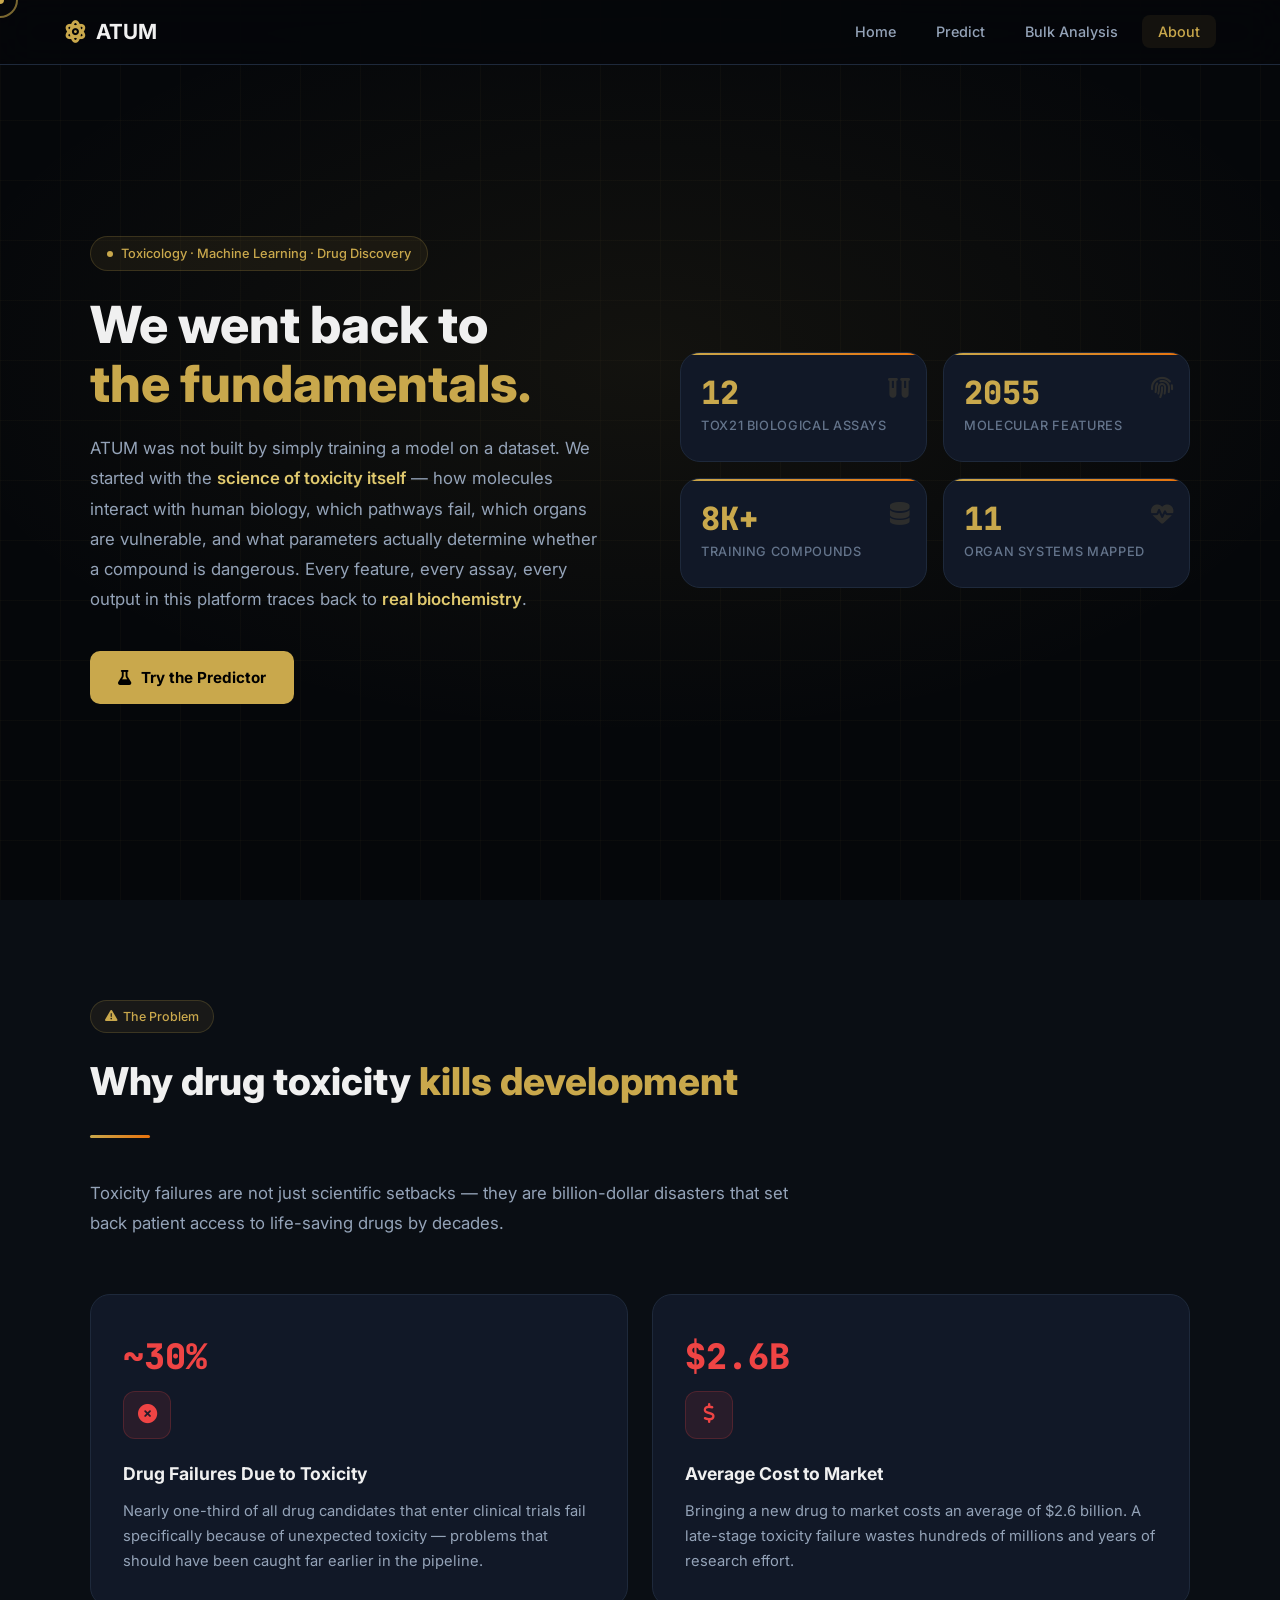
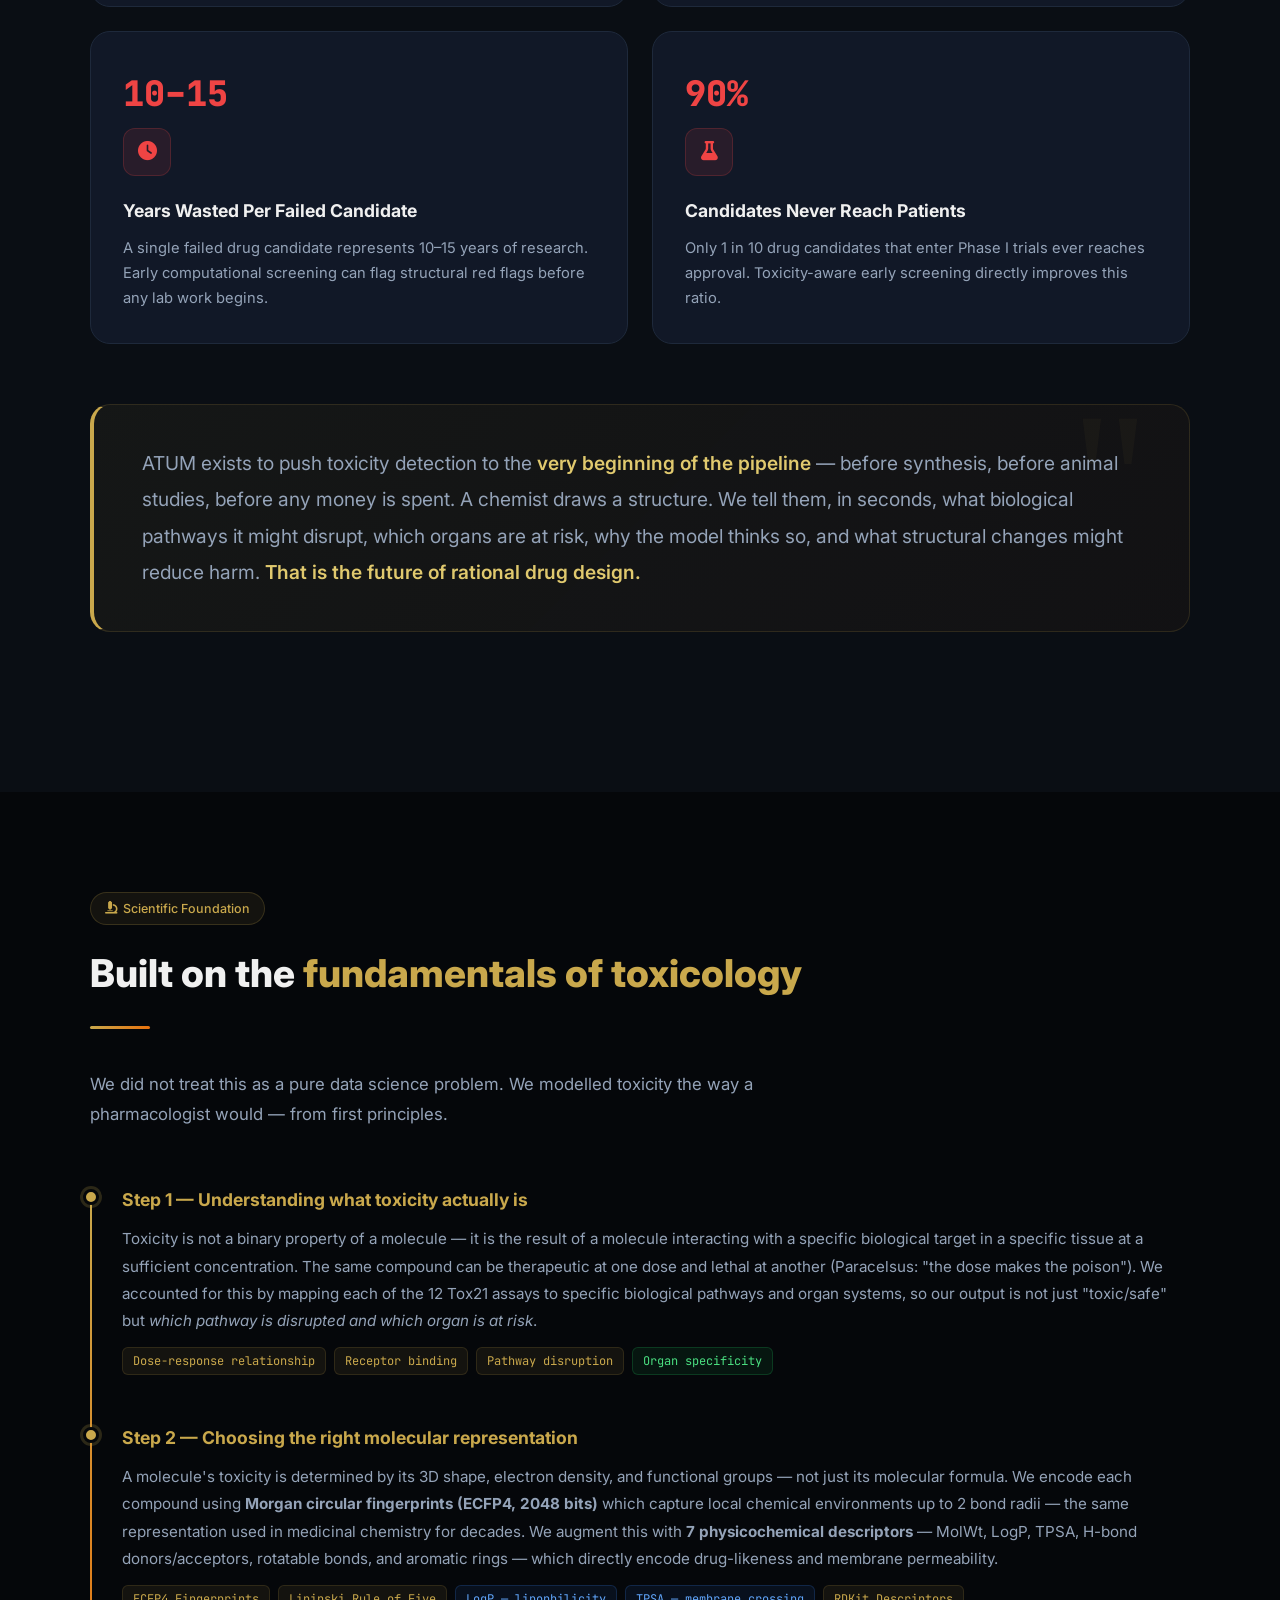
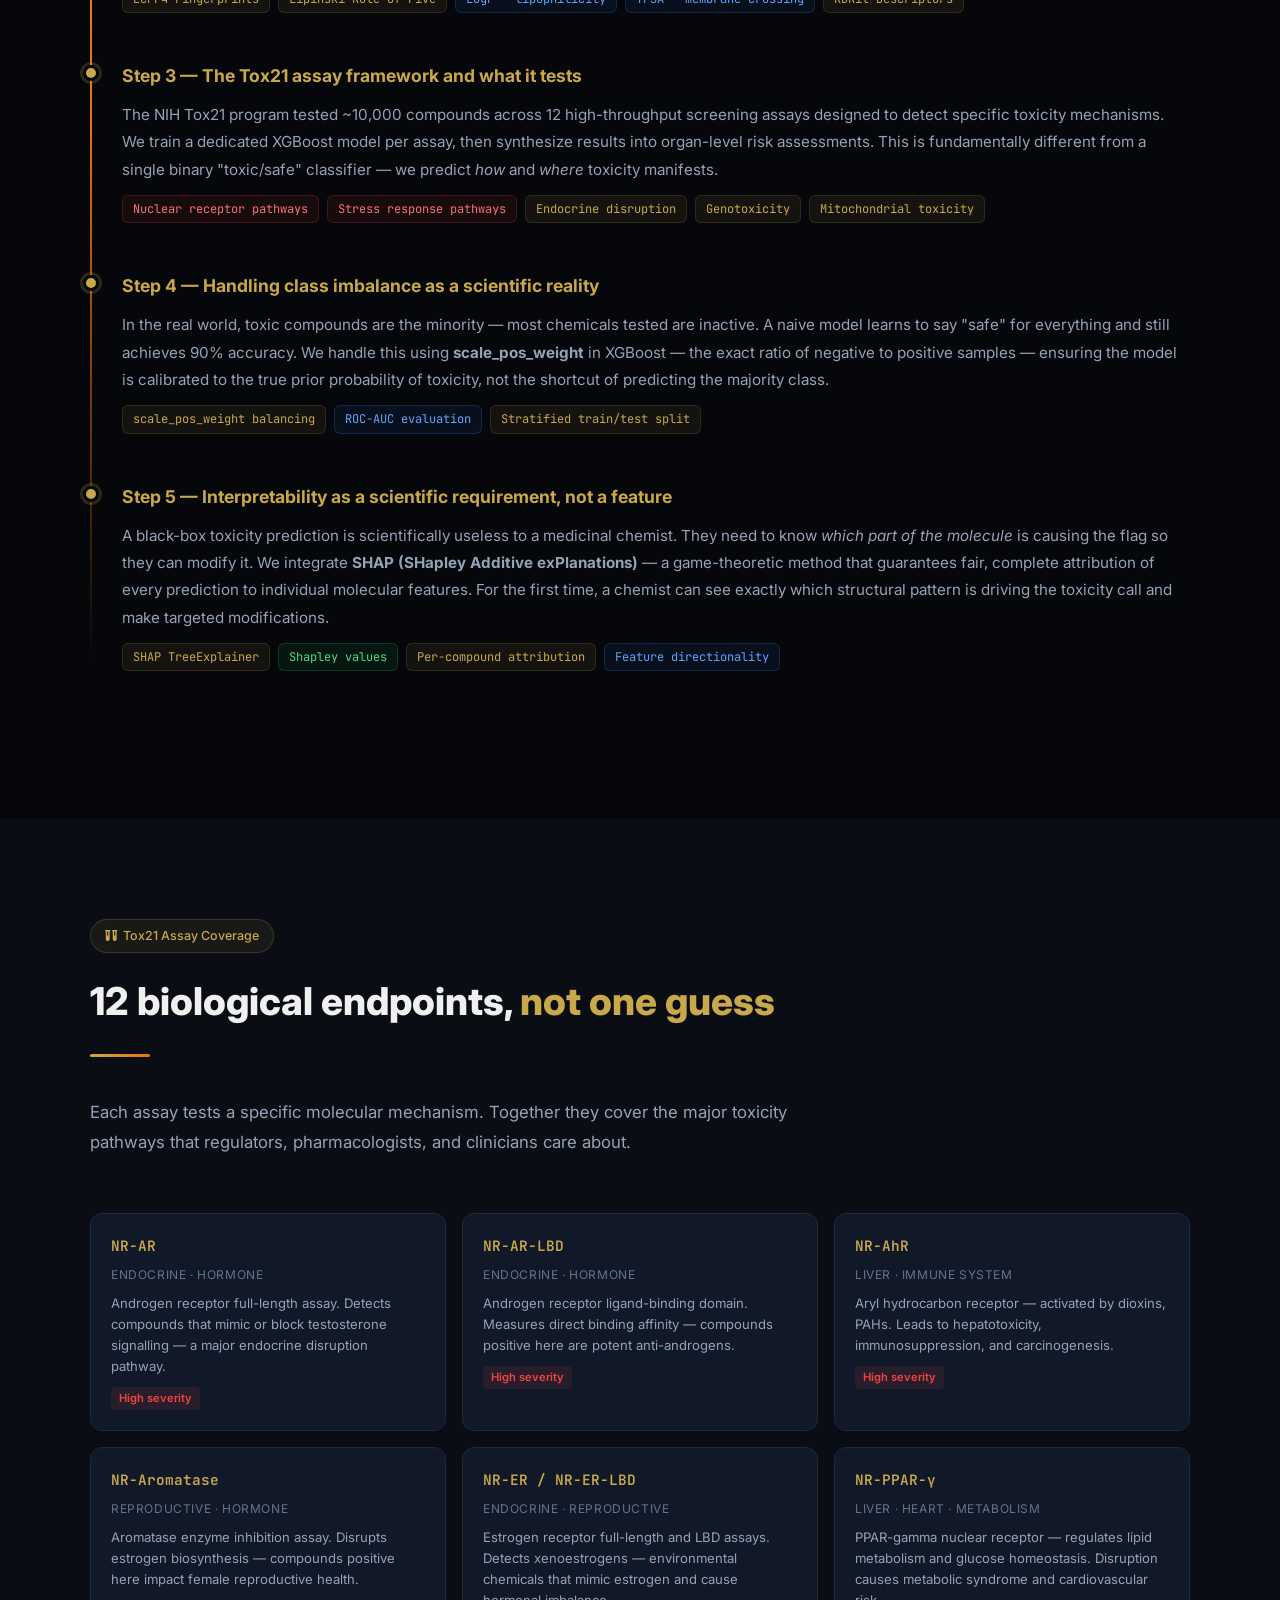
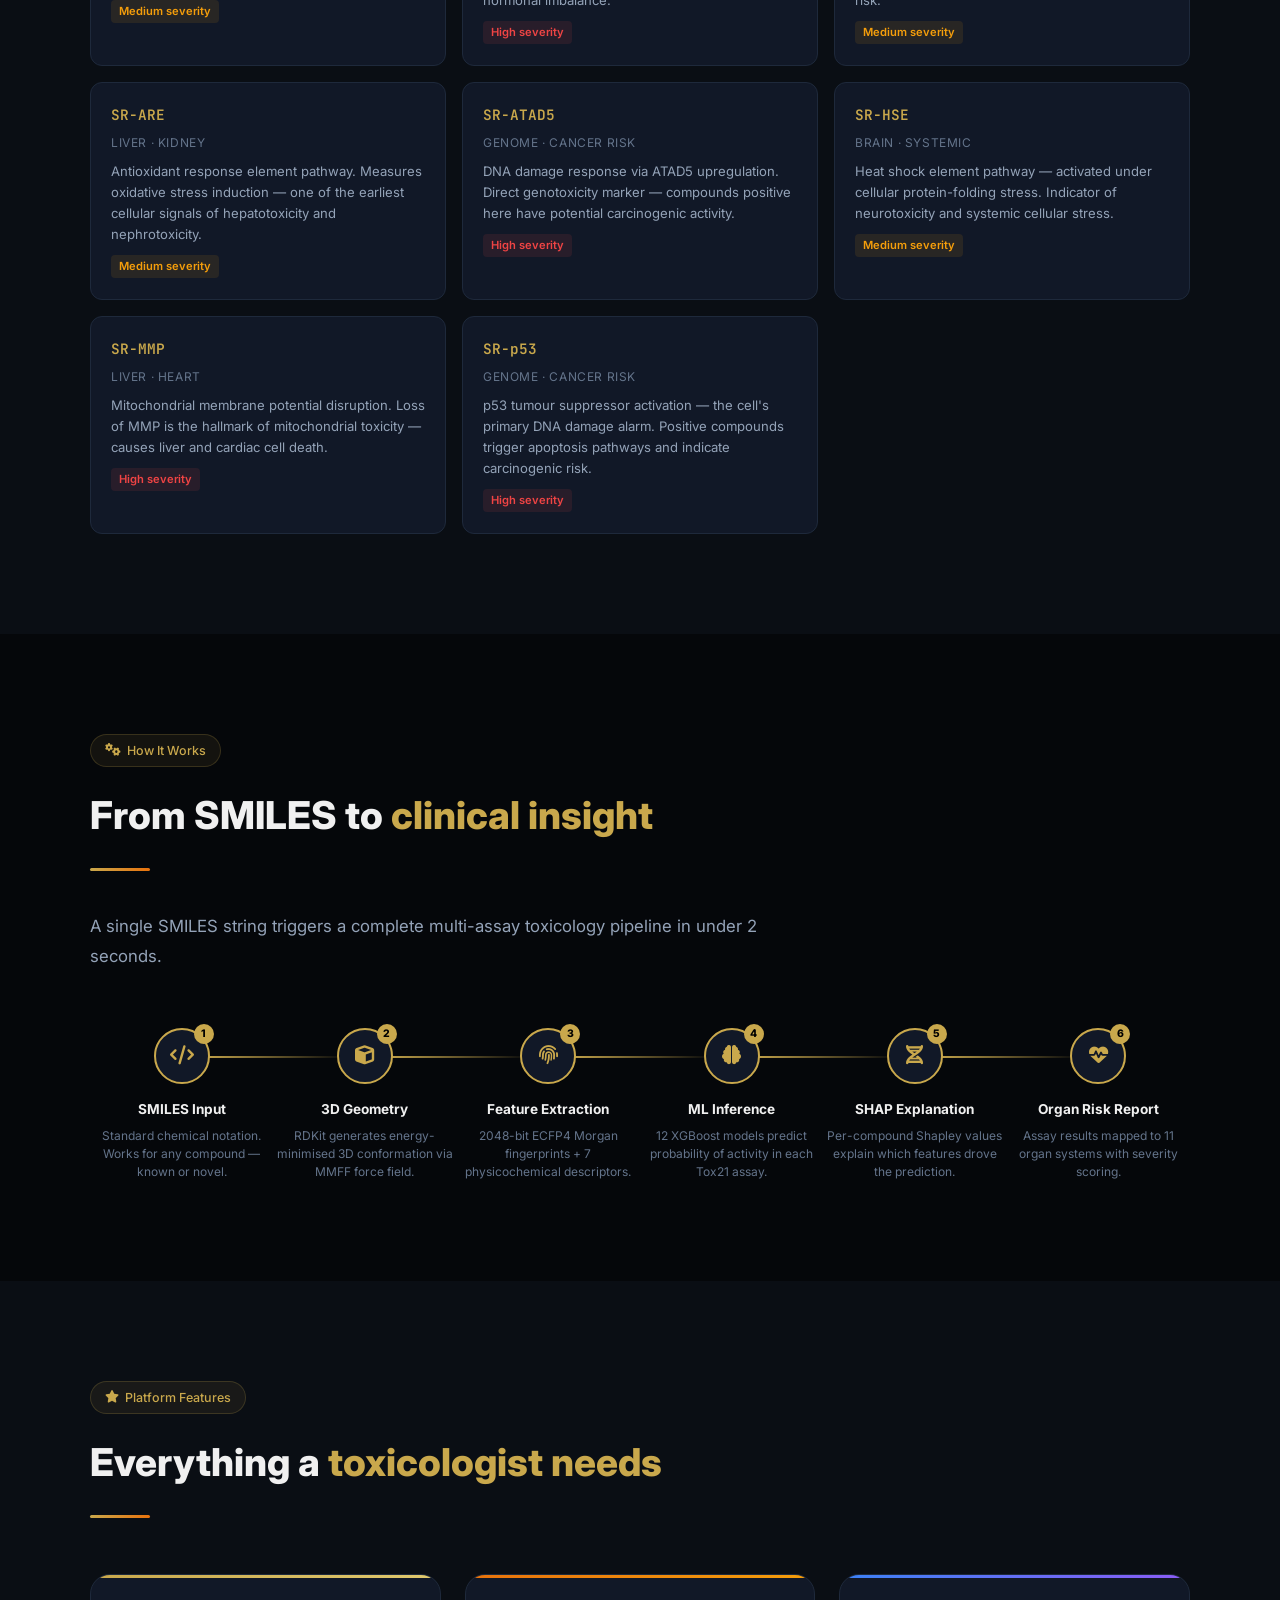
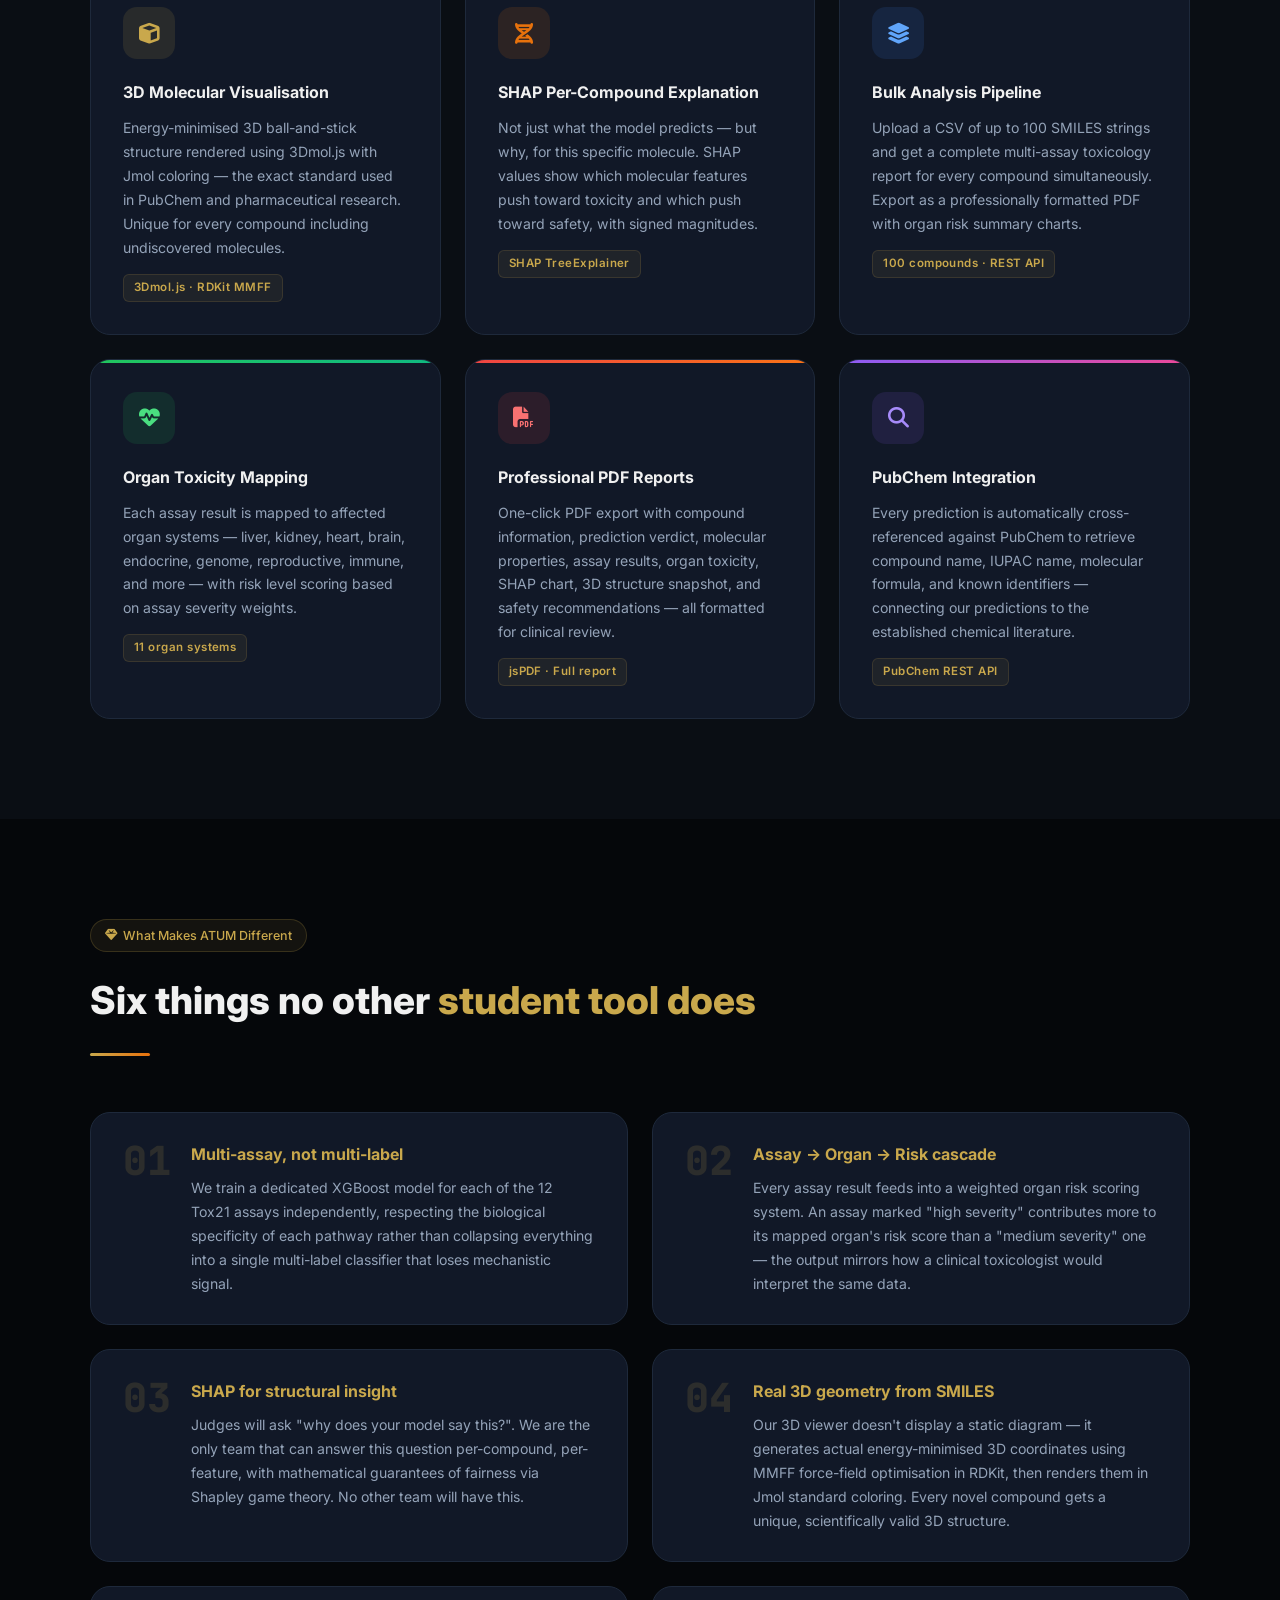
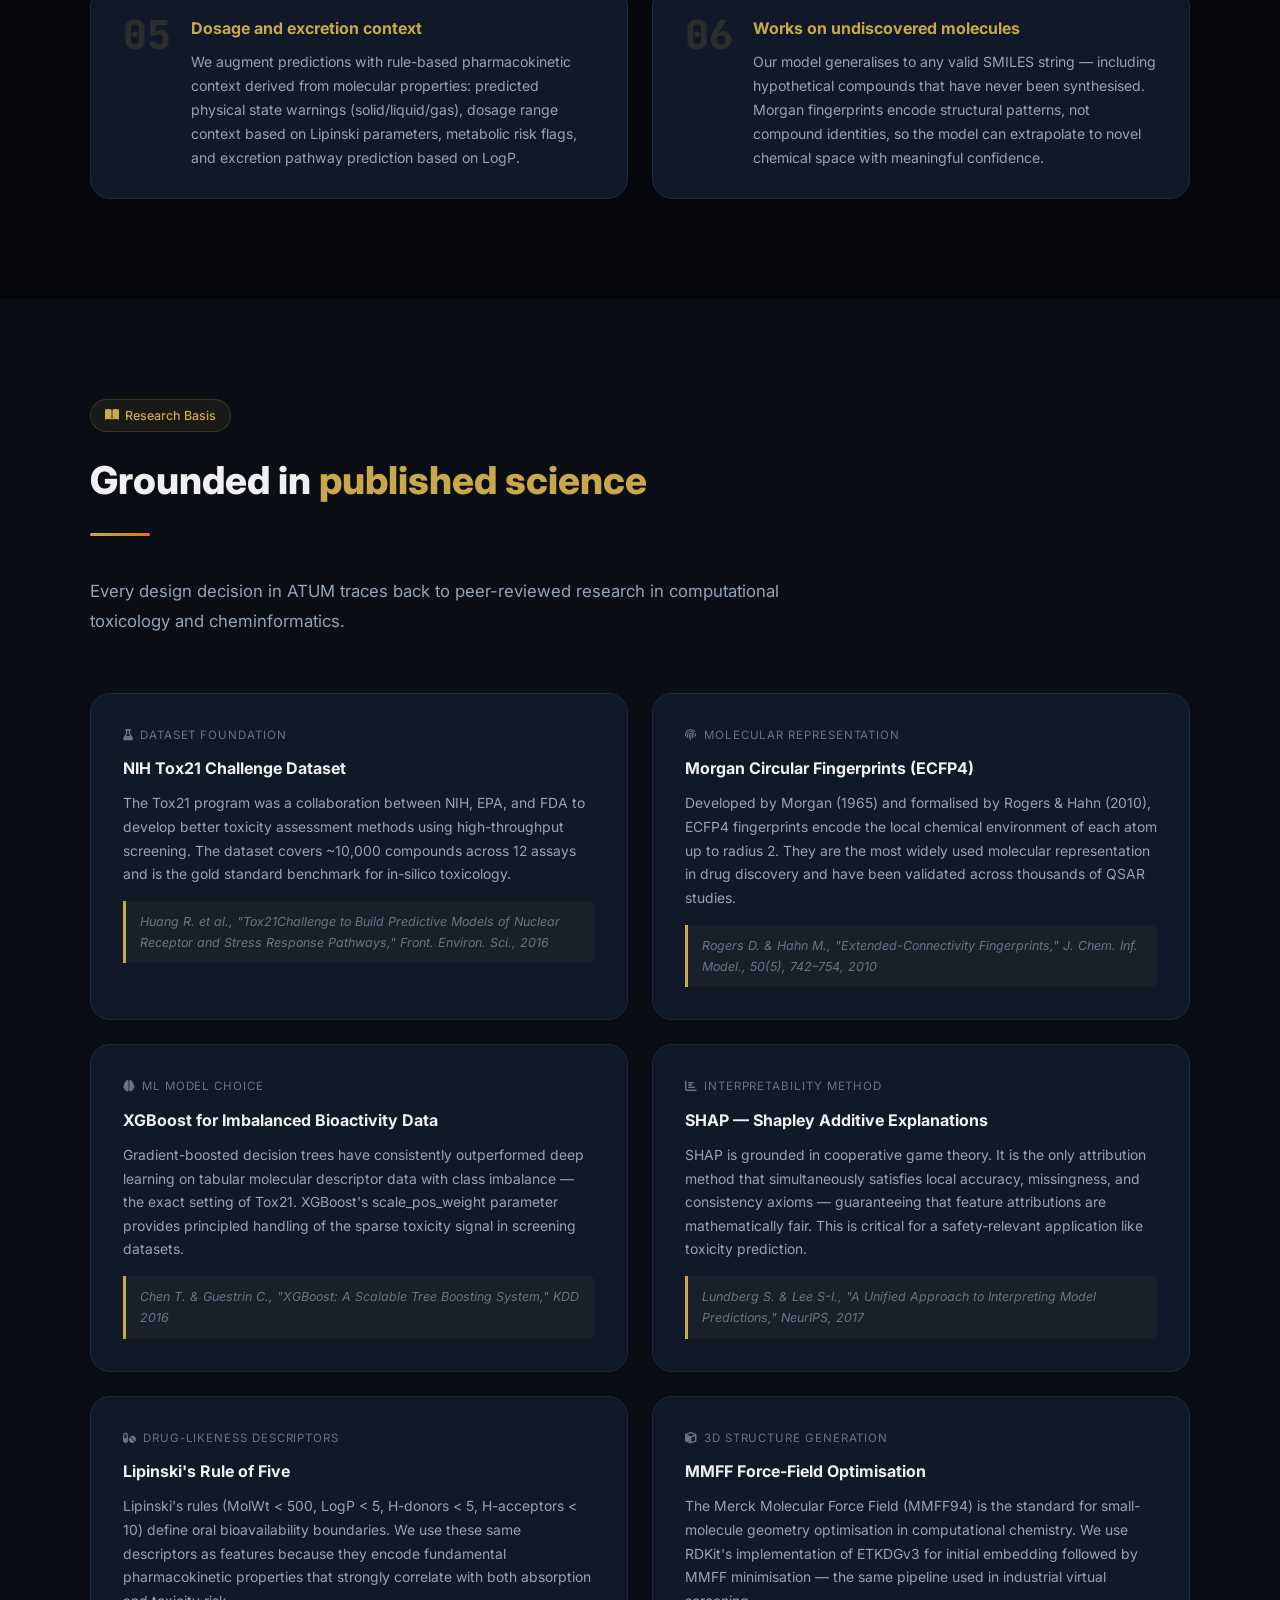
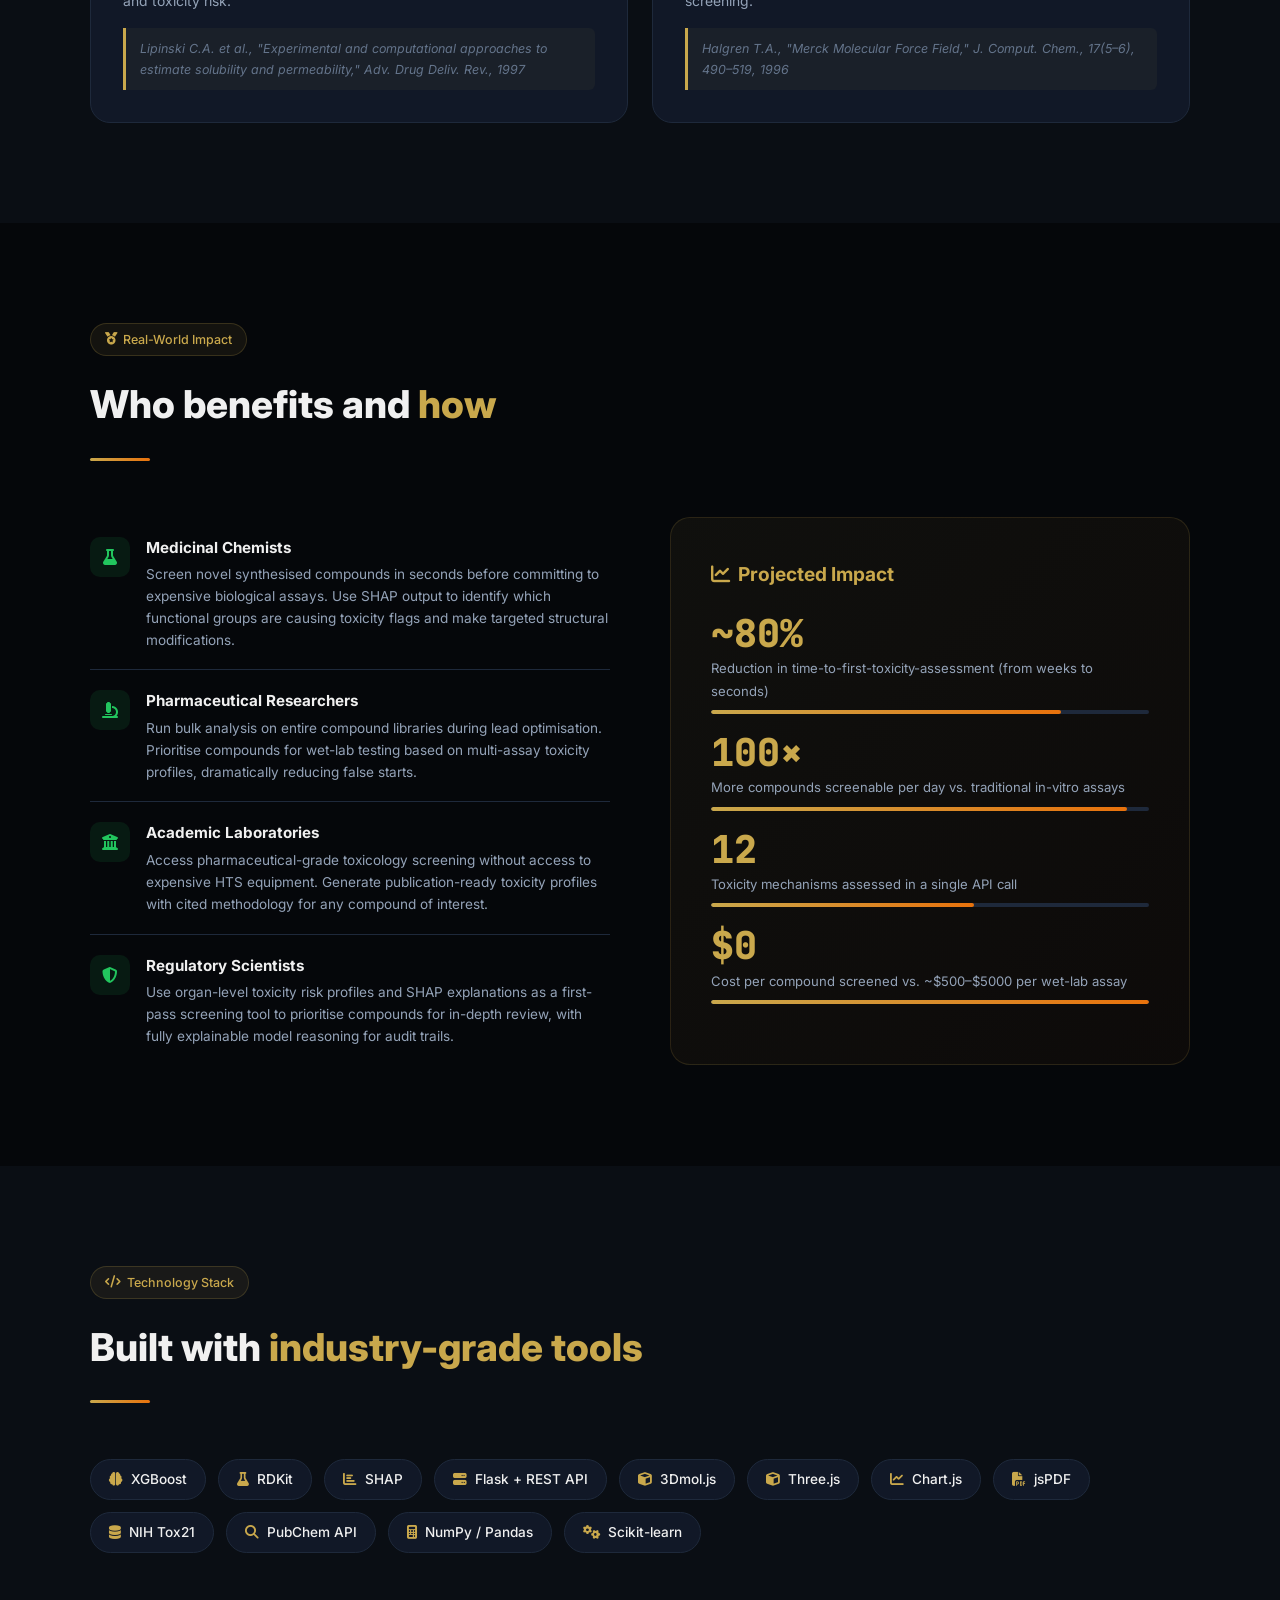
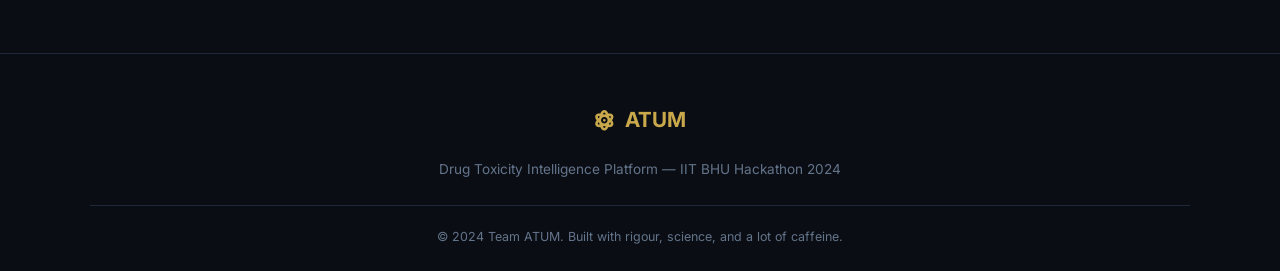
==== frontend/about.html @ f12748ab "About page added and improved" ====
<!DOCTYPE html>
<html lang="en">
<head>
    <meta charset="UTF-8">
    <meta name="viewport" content="width=device-width, initial-scale=1.0">
    <title>ATUM | About — Drug Toxicity Intelligence Platform</title>
    <link href="https://fonts.googleapis.com/css2?family=Inter:wght@300;400;500;600;700;800;900&family=JetBrains+Mono:wght@400;500;600&display=swap" rel="stylesheet">
    <link rel="stylesheet" href="https://cdnjs.cloudflare.com/ajax/libs/font-awesome/6.4.0/css/all.min.css">
    <link rel="stylesheet" href="about.css">
    <style>
        
    </style>
</head>
<body>
    <div class="custom-cursor" id="cursor"></div>
    <div class="cursor-follower" id="cursorFollower"></div>

    <!-- NAVBAR -->
    <nav class="navbar">
        <div class="nav-container">
            <a href="index.html" class="nav-logo">
                <span class="logo-icon"><i class="fas fa-atom"></i></span>
                <span>ATUM</span>
            </a>
            <ul class="nav-links">
                <li><a href="index.html" class="nav-link">Home</a></li>
                <li><a href="index.html#predict" class="nav-link">Predict</a></li>
                <li><a href="index.html#bulk" class="nav-link">Bulk Analysis</a></li>
                <li><a href="about.html" class="nav-link active">About</a></li>
            </ul>
        </div>
    </nav>

    <!-- HERO -->
    <section class="about-hero">
        <div class="hero-bg"></div>
        <div class="hero-grid-lines"></div>
        <div class="hero-content">
            <div>
                <div class="hero-eyebrow">
                    <div class="hero-eyebrow-dot"></div>
                    Toxicology · Machine Learning · Drug Discovery
                </div>
                <h1 class="hero-title">
                    We went back to
                    <span class="accent">the fundamentals.</span>
                </h1>
                <p class="hero-subtitle">
                    ATUM was not built by simply training a model on a dataset.
                    We started with the <strong>science of toxicity itself</strong> —
                    how molecules interact with human biology, which pathways fail,
                    which organs are vulnerable, and what parameters actually determine
                    whether a compound is dangerous. Every feature, every assay,
                    every output in this platform traces back to <strong>real biochemistry</strong>.
                </p>
                <a href="index.html#predict" class="hero-cta">
                    <i class="fas fa-flask"></i> Try the Predictor
                </a>
            </div>
            <div class="hero-stats-grid">
                <div class="stat-card fade-up fade-up-delay-1">
                    <div class="stat-card-icon"><i class="fas fa-vials"></i></div>
                    <div class="stat-card-number">12</div>
                    <div class="stat-card-label">Tox21 Biological Assays</div>
                </div>
                <div class="stat-card fade-up fade-up-delay-2">
                    <div class="stat-card-icon"><i class="fas fa-fingerprint"></i></div>
                    <div class="stat-card-number">2055</div>
                    <div class="stat-card-label">Molecular Features</div>
                </div>
                <div class="stat-card fade-up fade-up-delay-3">
                    <div class="stat-card-icon"><i class="fas fa-database"></i></div>
                    <div class="stat-card-number">8K+</div>
                    <div class="stat-card-label">Training Compounds</div>
                </div>
                <div class="stat-card fade-up">
                    <div class="stat-card-icon"><i class="fas fa-heartbeat"></i></div>
                    <div class="stat-card-number">11</div>
                    <div class="stat-card-label">Organ Systems Mapped</div>
                </div>
            </div>
        </div>
    </section>

    <!-- PROBLEM SECTION -->
    <section class="section section-alt">
        <div class="container">
            <div class="section-header">
                <span class="section-tag"><i class="fas fa-exclamation-triangle"></i> The Problem</span>
                <h2 class="section-title">Why drug toxicity <span class="accent">kills development</span></h2>
                <div class="gold-divider"></div>
                <p class="section-lead">
                    Toxicity failures are not just scientific setbacks — they are billion-dollar disasters that set back patient access to life-saving drugs by decades.
                </p>
            </div>
            <div class="problem-grid">
                <div class="problem-card fade-up">
                    <div class="problem-stat">~30%</div>
                    <div class="card-icon"><i class="fas fa-times-circle"></i></div>
                    <h3>Drug Failures Due to Toxicity</h3>
                    <p>Nearly one-third of all drug candidates that enter clinical trials fail specifically because of unexpected toxicity — problems that should have been caught far earlier in the pipeline.</p>
                </div>
                <div class="problem-card fade-up fade-up-delay-1">
                    <div class="problem-stat">$2.6B</div>
                    <div class="card-icon"><i class="fas fa-dollar-sign"></i></div>
                    <h3>Average Cost to Market</h3>
                    <p>Bringing a new drug to market costs an average of $2.6 billion. A late-stage toxicity failure wastes hundreds of millions and years of research effort.</p>
                </div>
                <div class="problem-card fade-up fade-up-delay-2">
                    <div class="problem-stat">10–15</div>
                    <div class="card-icon"><i class="fas fa-clock"></i></div>
                    <h3>Years Wasted Per Failed Candidate</h3>
                    <p>A single failed drug candidate represents 10–15 years of research. Early computational screening can flag structural red flags before any lab work begins.</p>
                </div>
                <div class="problem-card fade-up fade-up-delay-3">
                    <div class="problem-stat">90%</div>
                    <div class="card-icon"><i class="fas fa-flask"></i></div>
                    <h3>Candidates Never Reach Patients</h3>
                    <p>Only 1 in 10 drug candidates that enter Phase I trials ever reaches approval. Toxicity-aware early screening directly improves this ratio.</p>
                </div>
            </div>

            <div class="mission-callout">
                <p>
                    ATUM exists to push toxicity detection to the <strong>very beginning of the pipeline</strong> —
                    before synthesis, before animal studies, before any money is spent.
                    A chemist draws a structure. We tell them, in seconds, what biological pathways it might disrupt,
                    which organs are at risk, why the model thinks so, and what structural changes might reduce harm.
                    <strong>That is the future of rational drug design.</strong>
                </p>
            </div>
        </div>
    </section>

    <!-- SCIENCE FUNDAMENTALS -->
    <section class="section">
        <div class="container">
            <div class="section-header">
                <span class="section-tag"><i class="fas fa-microscope"></i> Scientific Foundation</span>
                <h2 class="section-title">Built on the <span class="accent">fundamentals of toxicology</span></h2>
                <div class="gold-divider"></div>
                <p class="section-lead">
                    We did not treat this as a pure data science problem. We modelled toxicity the way a pharmacologist would — from first principles.
                </p>
            </div>
            <div class="science-timeline">
                <div class="timeline-item fade-up">
                    <div class="timeline-dot"></div>
                    <h3>Step 1 — Understanding what toxicity actually is</h3>
                    <p>
                        Toxicity is not a binary property of a molecule — it is the result of a molecule interacting with a specific biological target in a specific tissue at a sufficient concentration.
                        The same compound can be therapeutic at one dose and lethal at another (Paracelsus: "the dose makes the poison").
                        We accounted for this by mapping each of the 12 Tox21 assays to specific biological pathways and organ systems,
                        so our output is not just "toxic/safe" but <em>which pathway is disrupted and which organ is at risk</em>.
                    </p>
                    <div class="tag-row">
                        <span class="tag">Dose-response relationship</span>
                        <span class="tag">Receptor binding</span>
                        <span class="tag">Pathway disruption</span>
                        <span class="tag green">Organ specificity</span>
                    </div>
                </div>
                <div class="timeline-item fade-up">
                    <div class="timeline-dot"></div>
                    <h3>Step 2 — Choosing the right molecular representation</h3>
                    <p>
                        A molecule's toxicity is determined by its 3D shape, electron density, and functional groups —
                        not just its molecular formula. We encode each compound using
                        <strong>Morgan circular fingerprints (ECFP4, 2048 bits)</strong> which capture local chemical environments
                        up to 2 bond radii — the same representation used in medicinal chemistry for decades.
                        We augment this with <strong>7 physicochemical descriptors</strong> — MolWt, LogP, TPSA, H-bond donors/acceptors,
                        rotatable bonds, and aromatic rings — which directly encode drug-likeness and membrane permeability.
                    </p>
                    <div class="tag-row">
                        <span class="tag">ECFP4 Fingerprints</span>
                        <span class="tag">Lipinski Rule of Five</span>
                        <span class="tag blue">LogP — lipophilicity</span>
                        <span class="tag blue">TPSA — membrane crossing</span>
                        <span class="tag">RDKit Descriptors</span>
                    </div>
                </div>
                <div class="timeline-item fade-up">
                    <div class="timeline-dot"></div>
                    <h3>Step 3 — The Tox21 assay framework and what it tests</h3>
                    <p>
                        The NIH Tox21 program tested ~10,000 compounds across 12 high-throughput screening assays designed to
                        detect specific toxicity mechanisms. We train a dedicated XGBoost model per assay,
                        then synthesize results into organ-level risk assessments. This is fundamentally different
                        from a single binary "toxic/safe" classifier — we predict <em>how</em> and <em>where</em> toxicity manifests.
                    </p>
                    <div class="tag-row">
                        <span class="tag red">Nuclear receptor pathways</span>
                        <span class="tag red">Stress response pathways</span>
                        <span class="tag">Endocrine disruption</span>
                        <span class="tag">Genotoxicity</span>
                        <span class="tag">Mitochondrial toxicity</span>
                    </div>
                </div>
                <div class="timeline-item fade-up">
                    <div class="timeline-dot"></div>
                    <h3>Step 4 — Handling class imbalance as a scientific reality</h3>
                    <p>
                        In the real world, toxic compounds are the minority — most chemicals tested are inactive.
                        A naive model learns to say "safe" for everything and still achieves 90% accuracy.
                        We handle this using <strong>scale_pos_weight</strong> in XGBoost — the exact ratio of
                        negative to positive samples — ensuring the model is calibrated to the true prior probability of toxicity,
                        not the shortcut of predicting the majority class.
                    </p>
                    <div class="tag-row">
                        <span class="tag">scale_pos_weight balancing</span>
                        <span class="tag blue">ROC-AUC evaluation</span>
                        <span class="tag">Stratified train/test split</span>
                    </div>
                </div>
                <div class="timeline-item fade-up">
                    <div class="timeline-dot"></div>
                    <h3>Step 5 — Interpretability as a scientific requirement, not a feature</h3>
                    <p>
                        A black-box toxicity prediction is scientifically useless to a medicinal chemist.
                        They need to know <em>which part of the molecule</em> is causing the flag so they can modify it.
                        We integrate <strong>SHAP (SHapley Additive exPlanations)</strong> — a game-theoretic method
                        that guarantees fair, complete attribution of every prediction to individual molecular features.
                        For the first time, a chemist can see exactly which structural pattern is driving
                        the toxicity call and make targeted modifications.
                    </p>
                    <div class="tag-row">
                        <span class="tag">SHAP TreeExplainer</span>
                        <span class="tag green">Shapley values</span>
                        <span class="tag">Per-compound attribution</span>
                        <span class="tag blue">Feature directionality</span>
                    </div>
                </div>
            </div>
        </div>
    </section>

    <!-- 12 ASSAYS -->
    <section class="section section-alt">
        <div class="container">
            <div class="section-header">
                <span class="section-tag"><i class="fas fa-vials"></i> Tox21 Assay Coverage</span>
                <h2 class="section-title">12 biological endpoints, <span class="accent">not one guess</span></h2>
                <div class="gold-divider"></div>
                <p class="section-lead">Each assay tests a specific molecular mechanism. Together they cover the major toxicity pathways that regulators, pharmacologists, and clinicians care about.</p>
            </div>
            <div class="assay-showcase">
                <div class="assay-card fade-up">
                    <div class="assay-name">NR-AR</div>
                    <div class="assay-organ">Endocrine · Hormone</div>
                    <div class="assay-desc">Androgen receptor full-length assay. Detects compounds that mimic or block testosterone signalling — a major endocrine disruption pathway.</div>
                    <span class="assay-severity sev-high">High severity</span>
                </div>
                <div class="assay-card fade-up fade-up-delay-1">
                    <div class="assay-name">NR-AR-LBD</div>
                    <div class="assay-organ">Endocrine · Hormone</div>
                    <div class="assay-desc">Androgen receptor ligand-binding domain. Measures direct binding affinity — compounds positive here are potent anti-androgens.</div>
                    <span class="assay-severity sev-high">High severity</span>
                </div>
                <div class="assay-card fade-up fade-up-delay-2">
                    <div class="assay-name">NR-AhR</div>
                    <div class="assay-organ">Liver · Immune System</div>
                    <div class="assay-desc">Aryl hydrocarbon receptor — activated by dioxins, PAHs. Leads to hepatotoxicity, immunosuppression, and carcinogenesis.</div>
                    <span class="assay-severity sev-high">High severity</span>
                </div>
                <div class="assay-card fade-up">
                    <div class="assay-name">NR-Aromatase</div>
                    <div class="assay-organ">Reproductive · Hormone</div>
                    <div class="assay-desc">Aromatase enzyme inhibition assay. Disrupts estrogen biosynthesis — compounds positive here impact female reproductive health.</div>
                    <span class="assay-severity sev-med">Medium severity</span>
                </div>
                <div class="assay-card fade-up fade-up-delay-1">
                    <div class="assay-name">NR-ER / NR-ER-LBD</div>
                    <div class="assay-organ">Endocrine · Reproductive</div>
                    <div class="assay-desc">Estrogen receptor full-length and LBD assays. Detects xenoestrogens — environmental chemicals that mimic estrogen and cause hormonal imbalance.</div>
                    <span class="assay-severity sev-high">High severity</span>
                </div>
                <div class="assay-card fade-up fade-up-delay-2">
                    <div class="assay-name">NR-PPAR-γ</div>
                    <div class="assay-organ">Liver · Heart · Metabolism</div>
                    <div class="assay-desc">PPAR-gamma nuclear receptor — regulates lipid metabolism and glucose homeostasis. Disruption causes metabolic syndrome and cardiovascular risk.</div>
                    <span class="assay-severity sev-med">Medium severity</span>
                </div>
                <div class="assay-card fade-up">
                    <div class="assay-name">SR-ARE</div>
                    <div class="assay-organ">Liver · Kidney</div>
                    <div class="assay-desc">Antioxidant response element pathway. Measures oxidative stress induction — one of the earliest cellular signals of hepatotoxicity and nephrotoxicity.</div>
                    <span class="assay-severity sev-med">Medium severity</span>
                </div>
                <div class="assay-card fade-up fade-up-delay-1">
                    <div class="assay-name">SR-ATAD5</div>
                    <div class="assay-organ">Genome · Cancer Risk</div>
                    <div class="assay-desc">DNA damage response via ATAD5 upregulation. Direct genotoxicity marker — compounds positive here have potential carcinogenic activity.</div>
                    <span class="assay-severity sev-high">High severity</span>
                </div>
                <div class="assay-card fade-up fade-up-delay-2">
                    <div class="assay-name">SR-HSE</div>
                    <div class="assay-organ">Brain · Systemic</div>
                    <div class="assay-desc">Heat shock element pathway — activated under cellular protein-folding stress. Indicator of neurotoxicity and systemic cellular stress.</div>
                    <span class="assay-severity sev-med">Medium severity</span>
                </div>
                <div class="assay-card fade-up">
                    <div class="assay-name">SR-MMP</div>
                    <div class="assay-organ">Liver · Heart</div>
                    <div class="assay-desc">Mitochondrial membrane potential disruption. Loss of MMP is the hallmark of mitochondrial toxicity — causes liver and cardiac cell death.</div>
                    <span class="assay-severity sev-high">High severity</span>
                </div>
                <div class="assay-card fade-up fade-up-delay-1">
                    <div class="assay-name">SR-p53</div>
                    <div class="assay-organ">Genome · Cancer Risk</div>
                    <div class="assay-desc">p53 tumour suppressor activation — the cell's primary DNA damage alarm. Positive compounds trigger apoptosis pathways and indicate carcinogenic risk.</div>
                    <span class="assay-severity sev-high">High severity</span>
                </div>
            </div>
        </div>
    </section>

    <!-- PIPELINE -->
    <section class="section">
        <div class="container">
            <div class="section-header">
                <span class="section-tag"><i class="fas fa-cogs"></i> How It Works</span>
                <h2 class="section-title">From SMILES to <span class="accent">clinical insight</span></h2>
                <div class="gold-divider"></div>
                <p class="section-lead">A single SMILES string triggers a complete multi-assay toxicology pipeline in under 2 seconds.</p>
            </div>
            <div class="pipeline">
                <div class="pipeline-step fade-up">
                    <div class="pipeline-icon">
                        <div class="pipeline-num">1</div>
                        <i class="fas fa-code"></i>
                    </div>
                    <h4>SMILES Input</h4>
                    <p>Standard chemical notation. Works for any compound — known or novel.</p>
                </div>
                <div class="pipeline-step fade-up fade-up-delay-1">
                    <div class="pipeline-icon">
                        <div class="pipeline-num">2</div>
                        <i class="fas fa-cube"></i>
                    </div>
                    <h4>3D Geometry</h4>
                    <p>RDKit generates energy-minimised 3D conformation via MMFF force field.</p>
                </div>
                <div class="pipeline-step fade-up fade-up-delay-2">
                    <div class="pipeline-icon">
                        <div class="pipeline-num">3</div>
                        <i class="fas fa-fingerprint"></i>
                    </div>
                    <h4>Feature Extraction</h4>
                    <p>2048-bit ECFP4 Morgan fingerprints + 7 physicochemical descriptors.</p>
                </div>
                <div class="pipeline-step fade-up fade-up-delay-3">
                    <div class="pipeline-icon">
                        <div class="pipeline-num">4</div>
                        <i class="fas fa-brain"></i>
                    </div>
                    <h4>ML Inference</h4>
                    <p>12 XGBoost models predict probability of activity in each Tox21 assay.</p>
                </div>
                <div class="pipeline-step fade-up">
                    <div class="pipeline-icon">
                        <div class="pipeline-num">5</div>
                        <i class="fas fa-dna"></i>
                    </div>
                    <h4>SHAP Explanation</h4>
                    <p>Per-compound Shapley values explain which features drove the prediction.</p>
                </div>
                <div class="pipeline-step fade-up fade-up-delay-1">
                    <div class="pipeline-icon">
                        <div class="pipeline-num">6</div>
                        <i class="fas fa-heartbeat"></i>
                    </div>
                    <h4>Organ Risk Report</h4>
                    <p>Assay results mapped to 11 organ systems with severity scoring.</p>
                </div>
            </div>
        </div>
    </section>

    <!-- FEATURES -->
    <section class="section section-alt">
        <div class="container">
            <div class="section-header">
                <span class="section-tag"><i class="fas fa-star"></i> Platform Features</span>
                <h2 class="section-title">Everything a <span class="accent">toxicologist needs</span></h2>
                <div class="gold-divider"></div>
            </div>
            <div class="features-grid">
                <div class="feature-card gold fade-up">
                    <div class="feature-icon gold"><i class="fas fa-cube"></i></div>
                    <h3>3D Molecular Visualisation</h3>
                    <p>Energy-minimised 3D ball-and-stick structure rendered using 3Dmol.js with Jmol coloring — the exact standard used in PubChem and pharmaceutical research. Unique for every compound including undiscovered molecules.</p>
                    <span class="feature-badge">3Dmol.js · RDKit MMFF</span>
                </div>
                <div class="feature-card orange fade-up fade-up-delay-1">
                    <div class="feature-icon orange"><i class="fas fa-dna"></i></div>
                    <h3>SHAP Per-Compound Explanation</h3>
                    <p>Not just what the model predicts — but why, for this specific molecule. SHAP values show which molecular features push toward toxicity and which push toward safety, with signed magnitudes.</p>
                    <span class="feature-badge">SHAP TreeExplainer</span>
                </div>
                <div class="feature-card blue fade-up fade-up-delay-2">
                    <div class="feature-icon blue"><i class="fas fa-layer-group"></i></div>
                    <h3>Bulk Analysis Pipeline</h3>
                    <p>Upload a CSV of up to 100 SMILES strings and get a complete multi-assay toxicology report for every compound simultaneously. Export as a professionally formatted PDF with organ risk summary charts.</p>
                    <span class="feature-badge">100 compounds · REST API</span>
                </div>
                <div class="feature-card green fade-up">
                    <div class="feature-icon green"><i class="fas fa-heartbeat"></i></div>
                    <h3>Organ Toxicity Mapping</h3>
                    <p>Each assay result is mapped to affected organ systems — liver, kidney, heart, brain, endocrine, genome, reproductive, immune, and more — with risk level scoring based on assay severity weights.</p>
                    <span class="feature-badge">11 organ systems</span>
                </div>
                <div class="feature-card red fade-up fade-up-delay-1">
                    <div class="feature-icon red"><i class="fas fa-file-pdf"></i></div>
                    <h3>Professional PDF Reports</h3>
                    <p>One-click PDF export with compound information, prediction verdict, molecular properties, assay results, organ toxicity, SHAP chart, 3D structure snapshot, and safety recommendations — all formatted for clinical review.</p>
                    <span class="feature-badge">jsPDF · Full report</span>
                </div>
                <div class="feature-card purple fade-up fade-up-delay-2">
                    <div class="feature-icon purple"><i class="fas fa-search"></i></div>
                    <h3>PubChem Integration</h3>
                    <p>Every prediction is automatically cross-referenced against PubChem to retrieve compound name, IUPAC name, molecular formula, and known identifiers — connecting our predictions to the established chemical literature.</p>
                    <span class="feature-badge">PubChem REST API</span>
                </div>
            </div>
        </div>
    </section>

    <!-- UNIQUENESS -->
    <section class="section">
        <div class="container">
            <div class="section-header">
                <span class="section-tag"><i class="fas fa-gem"></i> What Makes ATUM Different</span>
                <h2 class="section-title">Six things no other <span class="accent">student tool does</span></h2>
                <div class="gold-divider"></div>
            </div>
            <div class="unique-grid">
                <div class="unique-card fade-up">
                    <div class="unique-num">01</div>
                    <div>
                        <h3>Multi-assay, not multi-label</h3>
                        <p>We train a dedicated XGBoost model for each of the 12 Tox21 assays independently, respecting the biological specificity of each pathway rather than collapsing everything into a single multi-label classifier that loses mechanistic signal.</p>
                    </div>
                </div>
                <div class="unique-card fade-up fade-up-delay-1">
                    <div class="unique-num">02</div>
                    <div>
                        <h3>Assay → Organ → Risk cascade</h3>
                        <p>Every assay result feeds into a weighted organ risk scoring system. An assay marked "high severity" contributes more to its mapped organ's risk score than a "medium severity" one — the output mirrors how a clinical toxicologist would interpret the same data.</p>
                    </div>
                </div>
                <div class="unique-card fade-up">
                    <div class="unique-num">03</div>
                    <div>
                        <h3>SHAP for structural insight</h3>
                        <p>Judges will ask "why does your model say this?". We are the only team that can answer this question per-compound, per-feature, with mathematical guarantees of fairness via Shapley game theory. No other team will have this.</p>
                    </div>
                </div>
                <div class="unique-card fade-up fade-up-delay-1">
                    <div class="unique-num">04</div>
                    <div>
                        <h3>Real 3D geometry from SMILES</h3>
                        <p>Our 3D viewer doesn't display a static diagram — it generates actual energy-minimised 3D coordinates using MMFF force-field optimisation in RDKit, then renders them in Jmol standard coloring. Every novel compound gets a unique, scientifically valid 3D structure.</p>
                    </div>
                </div>
                <div class="unique-card fade-up">
                    <div class="unique-num">05</div>
                    <div>
                        <h3>Dosage and excretion context</h3>
                        <p>We augment predictions with rule-based pharmacokinetic context derived from molecular properties: predicted physical state warnings (solid/liquid/gas), dosage range context based on Lipinski parameters, metabolic risk flags, and excretion pathway prediction based on LogP.</p>
                    </div>
                </div>
                <div class="unique-card fade-up fade-up-delay-1">
                    <div class="unique-num">06</div>
                    <div>
                        <h3>Works on undiscovered molecules</h3>
                        <p>Our model generalises to any valid SMILES string — including hypothetical compounds that have never been synthesised. Morgan fingerprints encode structural patterns, not compound identities, so the model can extrapolate to novel chemical space with meaningful confidence.</p>
                    </div>
                </div>
            </div>
        </div>
    </section>

    <!-- RESEARCH BASIS -->
    <section class="section section-alt">
        <div class="container">
            <div class="section-header">
                <span class="section-tag"><i class="fas fa-book-open"></i> Research Basis</span>
                <h2 class="section-title">Grounded in <span class="accent">published science</span></h2>
                <div class="gold-divider"></div>
                <p class="section-lead">Every design decision in ATUM traces back to peer-reviewed research in computational toxicology and cheminformatics.</p>
            </div>
            <div class="research-grid">
                <div class="research-card fade-up">
                    <div class="ref-label"><i class="fas fa-flask"></i> Dataset Foundation</div>
                    <h3>NIH Tox21 Challenge Dataset</h3>
                    <p>The Tox21 program was a collaboration between NIH, EPA, and FDA to develop better toxicity assessment methods using high-throughput screening. The dataset covers ~10,000 compounds across 12 assays and is the gold standard benchmark for in-silico toxicology.</p>
                    <div class="cite">Huang R. et al., "Tox21Challenge to Build Predictive Models of Nuclear Receptor and Stress Response Pathways," Front. Environ. Sci., 2016</div>
                </div>
                <div class="research-card fade-up fade-up-delay-1">
                    <div class="ref-label"><i class="fas fa-fingerprint"></i> Molecular Representation</div>
                    <h3>Morgan Circular Fingerprints (ECFP4)</h3>
                    <p>Developed by Morgan (1965) and formalised by Rogers & Hahn (2010), ECFP4 fingerprints encode the local chemical environment of each atom up to radius 2. They are the most widely used molecular representation in drug discovery and have been validated across thousands of QSAR studies.</p>
                    <div class="cite">Rogers D. & Hahn M., "Extended-Connectivity Fingerprints," J. Chem. Inf. Model., 50(5), 742–754, 2010</div>
                </div>
                <div class="research-card fade-up">
                    <div class="ref-label"><i class="fas fa-brain"></i> ML Model Choice</div>
                    <h3>XGBoost for Imbalanced Bioactivity Data</h3>
                    <p>Gradient-boosted decision trees have consistently outperformed deep learning on tabular molecular descriptor data with class imbalance — the exact setting of Tox21. XGBoost's scale_pos_weight parameter provides principled handling of the sparse toxicity signal in screening datasets.</p>
                    <div class="cite">Chen T. & Guestrin C., "XGBoost: A Scalable Tree Boosting System," KDD 2016</div>
                </div>
                <div class="research-card fade-up fade-up-delay-1">
                    <div class="ref-label"><i class="fas fa-chart-bar"></i> Interpretability Method</div>
                    <h3>SHAP — Shapley Additive Explanations</h3>
                    <p>SHAP is grounded in cooperative game theory. It is the only attribution method that simultaneously satisfies local accuracy, missingness, and consistency axioms — guaranteeing that feature attributions are mathematically fair. This is critical for a safety-relevant application like toxicity prediction.</p>
                    <div class="cite">Lundberg S. & Lee S-I., "A Unified Approach to Interpreting Model Predictions," NeurIPS, 2017</div>
                </div>
                <div class="research-card fade-up">
                    <div class="ref-label"><i class="fas fa-pills"></i> Drug-Likeness Descriptors</div>
                    <h3>Lipinski's Rule of Five</h3>
                    <p>Lipinski's rules (MolWt &lt; 500, LogP &lt; 5, H-donors &lt; 5, H-acceptors &lt; 10) define oral bioavailability boundaries. We use these same descriptors as features because they encode fundamental pharmacokinetic properties that strongly correlate with both absorption and toxicity risk.</p>
                    <div class="cite">Lipinski C.A. et al., "Experimental and computational approaches to estimate solubility and permeability," Adv. Drug Deliv. Rev., 1997</div>
                </div>
                <div class="research-card fade-up fade-up-delay-1">
                    <div class="ref-label"><i class="fas fa-cube"></i> 3D Structure Generation</div>
                    <h3>MMFF Force-Field Optimisation</h3>
                    <p>The Merck Molecular Force Field (MMFF94) is the standard for small-molecule geometry optimisation in computational chemistry. We use RDKit's implementation of ETKDGv3 for initial embedding followed by MMFF minimisation — the same pipeline used in industrial virtual screening.</p>
                    <div class="cite">Halgren T.A., "Merck Molecular Force Field," J. Comput. Chem., 17(5–6), 490–519, 1996</div>
                </div>
            </div>
        </div>
    </section>

    <!-- BENEFITS -->
    <section class="section">
        <div class="container">
            <div class="section-header">
                <span class="section-tag"><i class="fas fa-medal"></i> Real-World Impact</span>
                <h2 class="section-title">Who benefits and <span class="accent">how</span></h2>
                <div class="gold-divider"></div>
            </div>
            <div class="benefits-split">
                <ul class="benefit-list">
                    <li class="benefit-item fade-up">
                        <div class="benefit-icon"><i class="fas fa-flask"></i></div>
                        <div>
                            <h4>Medicinal Chemists</h4>
                            <p>Screen novel synthesised compounds in seconds before committing to expensive biological assays. Use SHAP output to identify which functional groups are causing toxicity flags and make targeted structural modifications.</p>
                        </div>
                    </li>
                    <li class="benefit-item fade-up">
                        <div class="benefit-icon"><i class="fas fa-microscope"></i></div>
                        <div>
                            <h4>Pharmaceutical Researchers</h4>
                            <p>Run bulk analysis on entire compound libraries during lead optimisation. Prioritise compounds for wet-lab testing based on multi-assay toxicity profiles, dramatically reducing false starts.</p>
                        </div>
                    </li>
                    <li class="benefit-item fade-up">
                        <div class="benefit-icon"><i class="fas fa-university"></i></div>
                        <div>
                            <h4>Academic Laboratories</h4>
                            <p>Access pharmaceutical-grade toxicology screening without access to expensive HTS equipment. Generate publication-ready toxicity profiles with cited methodology for any compound of interest.</p>
                        </div>
                    </li>
                    <li class="benefit-item fade-up">
                        <div class="benefit-icon"><i class="fas fa-shield-alt"></i></div>
                        <div>
                            <h4>Regulatory Scientists</h4>
                            <p>Use organ-level toxicity risk profiles and SHAP explanations as a first-pass screening tool to prioritise compounds for in-depth review, with fully explainable model reasoning for audit trails.</p>
                        </div>
                    </li>
                </ul>
                <div class="impact-box fade-up">
                    <h3><i class="fas fa-chart-line" style="margin-right:8px;"></i>Projected Impact</h3>
                    <div class="impact-stat">
                        <div class="number">~80%</div>
                        <div class="label">Reduction in time-to-first-toxicity-assessment (from weeks to seconds)</div>
                        <div class="bar"><div class="bar-fill" style="width:80%"></div></div>
                    </div>
                    <div class="impact-stat">
                        <div class="number">100×</div>
                        <div class="label">More compounds screenable per day vs. traditional in-vitro assays</div>
                        <div class="bar"><div class="bar-fill" style="width:95%"></div></div>
                    </div>
                    <div class="impact-stat">
                        <div class="number">12</div>
                        <div class="label">Toxicity mechanisms assessed in a single API call</div>
                        <div class="bar"><div class="bar-fill" style="width:60%"></div></div>
                    </div>
                    <div class="impact-stat">
                        <div class="number">$0</div>
                        <div class="label">Cost per compound screened vs. ~$500–$5000 per wet-lab assay</div>
                        <div class="bar"><div class="bar-fill" style="width:100%"></div></div>
                    </div>
                </div>
            </div>
        </div>
    </section>

    <!-- TECH STACK -->
    <section class="section section-alt">
        <div class="container">
            <div class="section-header">
                <span class="section-tag"><i class="fas fa-code"></i> Technology Stack</span>
                <h2 class="section-title">Built with <span class="accent">industry-grade tools</span></h2>
                <div class="gold-divider"></div>
            </div>
            <div class="tech-stack">
                <div class="tech-pill"><i class="fas fa-brain"></i> XGBoost</div>
                <div class="tech-pill"><i class="fas fa-flask"></i> RDKit</div>
                <div class="tech-pill"><i class="fas fa-chart-bar"></i> SHAP</div>
                <div class="tech-pill"><i class="fas fa-server"></i> Flask + REST API</div>
                <div class="tech-pill"><i class="fas fa-cube"></i> 3Dmol.js</div>
                <div class="tech-pill"><i class="fas fa-cube"></i> Three.js</div>
                <div class="tech-pill"><i class="fas fa-chart-line"></i> Chart.js</div>
                <div class="tech-pill"><i class="fas fa-file-pdf"></i> jsPDF</div>
                <div class="tech-pill"><i class="fas fa-database"></i> NIH Tox21</div>
                <div class="tech-pill"><i class="fas fa-search"></i> PubChem API</div>
                <div class="tech-pill"><i class="fas fa-calculator"></i> NumPy / Pandas</div>
                <div class="tech-pill"><i class="fas fa-cogs"></i> Scikit-learn</div>
            </div>
        </div>
    </section>

    <!-- FOOTER -->
    <footer class="footer">
        <div class="footer-inner">
            <div class="footer-logo">
                <i class="fas fa-atom"></i> ATUM
            </div>
            <p class="footer-text">Drug Toxicity Intelligence Platform — IIT BHU Hackathon 2024</p>
        </div>
        <div class="footer-bottom">
            &copy; 2024 Team ATUM. Built with rigour, science, and a lot of caffeine.
        </div>
    </footer>

    <script>
        // Cursor
        const cursor = document.getElementById('cursor');
        const follower = document.getElementById('cursorFollower');
        let mx = 0, my = 0, fx = 0, fy = 0;
        document.addEventListener('mousemove', e => {
            mx = e.clientX; my = e.clientY;
            cursor.style.left = mx + 'px'; cursor.style.top = my + 'px';
        });
        (function animF() {
            fx += (mx - fx) * .12; fy += (my - fy) * .12;
            follower.style.left = fx + 'px'; follower.style.top = fy + 'px';
            requestAnimationFrame(animF);
        })();
        document.querySelectorAll('a, button').forEach(el => {
            el.addEventListener('mouseenter', () => { cursor.classList.add('hover'); follower.classList.add('hover'); });
            el.addEventListener('mouseleave', () => { cursor.classList.remove('hover'); follower.classList.remove('hover'); });
        });

        // Scroll animations
        const obs = new IntersectionObserver(entries => {
            entries.forEach(e => { if (e.isIntersecting) e.target.classList.add('visible'); });
        }, { threshold: 0.12, rootMargin: '0px 0px -40px 0px' });
        document.querySelectorAll('.fade-up').forEach(el => obs.observe(el));
    </script>
</body>
</html>
---- frontend/about.css ----
*, *::before, *::after { margin: 0; padding: 0; box-sizing: border-box; }

        :root {
            --bg-primary: #05070a;
            --bg-secondary: #0a0e14;
            --bg-card: #111827;
            --bg-card-hover: #1a2332;
            --gold: #c9a84c;
            --gold-light: #e0c96e;
            --gold-dark: #a8872e;
            --saffron: #e8720c;
            --text-primary: #f0f0f0;
            --text-secondary: #94a3b8;
            --text-muted: #64748b;
            --border: #1e293b;
            --border-light: #334155;
            --success: #22c55e;
            --danger: #ef4444;
            --info: #3b82f6;
            --radius: 12px;
            --radius-lg: 20px;
        }

        html { scroll-behavior: smooth; cursor: none; }
        body {
            font-family: 'Inter', sans-serif;
            background: var(--bg-primary);
            color: var(--text-primary);
            overflow-x: hidden;
            line-height: 1.7;
        }
        a, button { cursor: none; }

        /* CURSOR */
        .custom-cursor {
            width: 8px; height: 8px;
            background: var(--gold); border-radius: 50%;
            position: fixed; top: 0; left: 0;
            pointer-events: none; z-index: 99999;
            transform: translate(-50%,-50%);
            transition: width .15s, height .15s;
        }
        .cursor-follower {
            width: 36px; height: 36px;
            border: 2px solid var(--gold); border-radius: 50%;
            position: fixed; top: 0; left: 0;
            pointer-events: none; z-index: 99998;
            transform: translate(-50%,-50%);
            transition: all .3s; opacity: .6;
        }
        .custom-cursor.hover { width: 14px; height: 14px; background: var(--saffron); }
        .cursor-follower.hover { width: 50px; height: 50px; border-color: var(--saffron); }

        /* NAVBAR */
        .navbar {
            position: fixed; top: 0; width: 100%; z-index: 1000;
            background: rgba(5,7,10,0.85);
            backdrop-filter: blur(20px);
            border-bottom: 1px solid var(--border);
            transition: all .3s;
        }
        .nav-container {
            max-width: 1200px; margin: 0 auto;
            padding: 0 24px;
            display: flex; align-items: center; justify-content: space-between;
            height: 64px;
        }
        .nav-logo {
            display: flex; align-items: center; gap: 10px;
            text-decoration: none; color: var(--text-primary);
            font-weight: 700; font-size: 1.3rem;
        }
        .nav-logo .logo-icon { color: var(--gold); font-size: 1.4rem; }
        .nav-links { display: flex; list-style: none; gap: 8px; }
        .nav-link {
            text-decoration: none; color: var(--text-secondary);
            padding: 8px 16px; border-radius: 8px;
            font-size: .9rem; font-weight: 500;
            transition: all .2s;
        }
        .nav-link:hover, .nav-link.active {
            color: var(--gold); background: rgba(201,168,76,.08);
        }
        .nav-link.active { color: var(--gold); }

        /* HERO */
        .about-hero {
            min-height: 100vh;
            display: flex; align-items: center;
            position: relative; overflow: hidden;
            padding: 100px 24px 60px;
        }
        .hero-bg {
            position: absolute; inset: 0;
            background: radial-gradient(ellipse 80% 60% at 50% 40%, rgba(201,168,76,.07) 0%, transparent 70%);
        }
        .hero-grid-lines {
            position: absolute; inset: 0;
            background-image:
                linear-gradient(rgba(201,168,76,.03) 1px, transparent 1px),
                linear-gradient(90deg, rgba(201,168,76,.03) 1px, transparent 1px);
            background-size: 60px 60px;
        }
        .hero-content {
            max-width: 1100px; margin: 0 auto;
            position: relative; z-index: 2;
            display: grid; grid-template-columns: 1fr 1fr; gap: 80px; align-items: center;
        }
        .hero-eyebrow {
            display: inline-flex; align-items: center; gap: 8px;
            background: rgba(201,168,76,.08); border: 1px solid rgba(201,168,76,.2);
            border-radius: 100px; padding: 6px 16px;
            font-size: .8rem; color: var(--gold); font-weight: 500;
            margin-bottom: 24px;
        }
        .hero-eyebrow-dot {
            width: 6px; height: 6px; background: var(--gold);
            border-radius: 50%; animation: pulse 2s infinite;
        }
        @keyframes pulse { 0%,100%{opacity:1;transform:scale(1)} 50%{opacity:.5;transform:scale(1.3)} }
        .hero-title {
            font-size: clamp(2.2rem, 4vw, 3.4rem);
            font-weight: 800; line-height: 1.15;
            margin-bottom: 20px;
        }
        .hero-title .accent { color: var(--gold); display: block; }
        .hero-subtitle {
            font-size: 1.05rem; color: var(--text-secondary);
            line-height: 1.8; margin-bottom: 36px;
        }
        .hero-subtitle strong { color: var(--gold-light); font-weight: 600; }
        .hero-cta {
            display: inline-flex; align-items: center; gap: 10px;
            background: var(--gold); color: #000;
            padding: 14px 28px; border-radius: 10px;
            font-weight: 700; font-size: .95rem;
            text-decoration: none; transition: all .2s;
        }
        .hero-cta:hover { background: var(--gold-light); transform: translateY(-2px); }

        /* STAT CARDS */
        .hero-stats-grid {
            display: grid; grid-template-columns: 1fr 1fr; gap: 16px;
        }
        .stat-card {
            background: var(--bg-card);
            border: 1px solid var(--border);
            border-radius: var(--radius-lg);
            padding: 24px 20px;
            transition: all .3s;
            position: relative; overflow: hidden;
        }
        .stat-card::before {
            content: ''; position: absolute;
            top: 0; left: 0; right: 0; height: 2px;
            background: linear-gradient(90deg, var(--gold), var(--saffron));
        }
        .stat-card:hover { border-color: var(--border-light); transform: translateY(-3px); }
        .stat-card-number {
            font-size: 2rem; font-weight: 800; color: var(--gold);
            font-family: 'JetBrains Mono', monospace;
            line-height: 1;
        }
        .stat-card-label {
            font-size: .8rem; color: var(--text-muted);
            margin-top: 6px; font-weight: 500;
            text-transform: uppercase; letter-spacing: .05em;
        }
        .stat-card-icon {
            position: absolute; top: 16px; right: 16px;
            font-size: 1.4rem; color: var(--gold); opacity: .15;
        }

        /* SECTION COMMON */
        .section { padding: 100px 24px; }
        .section-alt { background: var(--bg-secondary); }
        .container { max-width: 1100px; margin: 0 auto; }
        .section-tag {
            display: inline-flex; align-items: center; gap: 6px;
            background: rgba(201,168,76,.08); border: 1px solid rgba(201,168,76,.2);
            border-radius: 100px; padding: 5px 14px;
            font-size: .78rem; color: var(--gold); font-weight: 500;
            margin-bottom: 16px;
        }
        .section-title {
            font-size: clamp(1.8rem, 3vw, 2.6rem);
            font-weight: 800; margin-bottom: 16px;
        }
        .section-title .accent { color: var(--gold); }
        .section-lead {
            font-size: 1.05rem; color: var(--text-secondary);
            max-width: 700px; line-height: 1.8;
        }
        .section-header { margin-bottom: 56px; }

        /* MISSION STATEMENT — FULL WIDTH CALLOUT */
        .mission-callout {
            background: linear-gradient(135deg, rgba(201,168,76,.06) 0%, rgba(232,114,12,.04) 100%);
            border: 1px solid rgba(201,168,76,.15);
            border-left: 4px solid var(--gold);
            border-radius: var(--radius-lg);
            padding: 40px 48px;
            margin: 60px 0;
            position: relative; overflow: hidden;
        }
        .mission-callout::after {
            content: '"'; position: absolute;
            right: 40px; top: -20px;
            font-size: 12rem; color: var(--gold); opacity: .04;
            font-family: Georgia, serif; line-height: 1;
        }
        .mission-callout p {
            font-size: 1.2rem; line-height: 1.9;
            color: var(--text-secondary);
        }
        .mission-callout strong { color: var(--gold-light); font-weight: 600; }

        /* PROBLEM SECTION */
        .problem-grid {
            display: grid; grid-template-columns: 1fr 1fr; gap: 24px;
        }
        .problem-card {
            background: var(--bg-card); border: 1px solid var(--border);
            border-radius: var(--radius-lg); padding: 32px;
            transition: all .3s;
        }
        .problem-card:hover { border-color: rgba(239,68,68,.3); }
        .problem-card .card-icon {
            width: 48px; height: 48px;
            background: rgba(239,68,68,.1); border: 1px solid rgba(239,68,68,.2);
            border-radius: 12px;
            display: flex; align-items: center; justify-content: center;
            font-size: 1.2rem; color: var(--danger); margin-bottom: 20px;
        }
        .problem-card h3 { font-size: 1.1rem; font-weight: 700; margin-bottom: 10px; }
        .problem-card p { color: var(--text-secondary); font-size: .92rem; line-height: 1.7; }
        .problem-stat {
            font-size: 2.2rem; font-weight: 800;
            color: var(--danger); font-family: 'JetBrains Mono', monospace;
            margin-bottom: 4px;
        }

        /* SCIENCE / FUNDAMENTALS */
        .science-timeline {
            position: relative; padding-left: 32px;
        }
        .science-timeline::before {
            content: ''; position: absolute;
            left: 0; top: 8px; bottom: 8px; width: 2px;
            background: linear-gradient(180deg, var(--gold), var(--saffron), transparent);
        }
        .timeline-item {
            position: relative; margin-bottom: 48px;
        }
        .timeline-dot {
            position: absolute; left: -39px; top: 4px;
            width: 16px; height: 16px; border-radius: 50%;
            background: var(--gold); border: 3px solid var(--bg-primary);
            box-shadow: 0 0 0 3px rgba(201,168,76,.2);
        }
        .timeline-item h3 {
            font-size: 1.1rem; font-weight: 700;
            color: var(--gold); margin-bottom: 10px;
        }
        .timeline-item p {
            color: var(--text-secondary); line-height: 1.8; font-size: .95rem;
        }
        .timeline-item .tag-row {
            display: flex; flex-wrap: wrap; gap: 8px; margin-top: 12px;
        }
        .tag {
            background: rgba(201,168,76,.08); border: 1px solid rgba(201,168,76,.15);
            border-radius: 6px; padding: 3px 10px;
            font-size: .75rem; color: var(--gold);
            font-family: 'JetBrains Mono', monospace;
        }
        .tag.blue { background: rgba(59,130,246,.08); border-color: rgba(59,130,246,.2); color: #60a5fa; }
        .tag.green { background: rgba(34,197,94,.08); border-color: rgba(34,197,94,.2); color: #4ade80; }
        .tag.red { background: rgba(239,68,68,.08); border-color: rgba(239,68,68,.2); color: #f87171; }

        /* ASSAY GRID */
        .assay-showcase {
            display: grid; grid-template-columns: repeat(3, 1fr); gap: 16px;
        }
        .assay-card {
            background: var(--bg-card); border: 1px solid var(--border);
            border-radius: var(--radius); padding: 20px;
            transition: all .3s;
        }
        .assay-card:hover { border-color: var(--border-light); transform: translateY(-2px); }
        .assay-name {
            font-family: 'JetBrains Mono', monospace;
            font-size: .9rem; font-weight: 600; color: var(--gold);
            margin-bottom: 6px;
        }
        .assay-organ {
            font-size: .75rem; color: var(--text-muted);
            text-transform: uppercase; letter-spacing: .05em;
            margin-bottom: 8px;
        }
        .assay-desc { font-size: .82rem; color: var(--text-secondary); line-height: 1.6; }
        .assay-severity {
            display: inline-block; margin-top: 10px;
            padding: 2px 8px; border-radius: 4px;
            font-size: .7rem; font-weight: 600;
        }
        .sev-high { background: rgba(239,68,68,.1); color: var(--danger); }
        .sev-med  { background: rgba(245,158,11,.1); color: var(--warning, #f59e0b); }

        /* FEATURE CARDS */
        .features-grid {
            display: grid; grid-template-columns: repeat(3, 1fr); gap: 24px;
        }
        .feature-card {
            background: var(--bg-card); border: 1px solid var(--border);
            border-radius: var(--radius-lg); padding: 32px;
            transition: all .3s; position: relative; overflow: hidden;
        }
        .feature-card::before {
            content: ''; position: absolute;
            top: 0; left: 0; right: 0; height: 3px;
        }
        .feature-card.gold::before { background: linear-gradient(90deg,var(--gold),var(--gold-light)); }
        .feature-card.orange::before { background: linear-gradient(90deg,var(--saffron),#f59e0b); }
        .feature-card.blue::before { background: linear-gradient(90deg,#3b82f6,#8b5cf6); }
        .feature-card.green::before { background: linear-gradient(90deg,#22c55e,#10b981); }
        .feature-card.red::before { background: linear-gradient(90deg,#ef4444,#f97316); }
        .feature-card.purple::before { background: linear-gradient(90deg,#8b5cf6,#ec4899); }
        .feature-card:hover { border-color: var(--border-light); transform: translateY(-4px); box-shadow: 0 16px 40px rgba(0,0,0,.4); }
        .feature-icon {
            width: 52px; height: 52px; border-radius: 14px;
            display: flex; align-items: center; justify-content: center;
            font-size: 1.3rem; margin-bottom: 20px;
        }
        .feature-icon.gold { background: rgba(201,168,76,.12); color: var(--gold); }
        .feature-icon.orange { background: rgba(232,114,12,.12); color: var(--saffron); }
        .feature-icon.blue { background: rgba(59,130,246,.12); color: #60a5fa; }
        .feature-icon.green { background: rgba(34,197,94,.12); color: #4ade80; }
        .feature-icon.red { background: rgba(239,68,68,.12); color: #f87171; }
        .feature-icon.purple { background: rgba(139,92,246,.12); color: #a78bfa; }
        .feature-card h3 { font-size: 1rem; font-weight: 700; margin-bottom: 10px; }
        .feature-card p { color: var(--text-secondary); font-size: .88rem; line-height: 1.7; }
        .feature-badge {
            display: inline-block; margin-top: 14px;
            padding: 3px 10px; border-radius: 6px;
            font-size: .72rem; font-weight: 600; letter-spacing: .04em;
            background: rgba(201,168,76,.08); color: var(--gold);
            border: 1px solid rgba(201,168,76,.15);
        }

        /* PIPELINE */
        .pipeline {
            display: flex; align-items: flex-start; gap: 0;
            position: relative; margin-top: 16px;
        }
        .pipeline-step {
            flex: 1; text-align: center; position: relative;
        }
        .pipeline-step:not(:last-child)::after {
            content: ''; position: absolute;
            top: 28px; left: 60%; width: 80%; height: 2px;
            background: linear-gradient(90deg, var(--gold), transparent);
        }
        .pipeline-icon {
            width: 56px; height: 56px; border-radius: 50%;
            background: var(--bg-card); border: 2px solid var(--gold);
            display: flex; align-items: center; justify-content: center;
            font-size: 1.2rem; color: var(--gold);
            margin: 0 auto 14px; position: relative; z-index: 1;
            transition: all .3s;
        }
        .pipeline-step:hover .pipeline-icon {
            background: rgba(201,168,76,.1); transform: scale(1.1);
        }
        .pipeline-step h4 { font-size: .85rem; font-weight: 700; margin-bottom: 6px; }
        .pipeline-step p { font-size: .75rem; color: var(--text-muted); line-height: 1.5; }
        .pipeline-num {
            position: absolute; top: -6px; right: -6px;
            width: 20px; height: 20px; border-radius: 50%;
            background: var(--gold); color: #000;
            font-size: .65rem; font-weight: 800;
            display: flex; align-items: center; justify-content: center;
        }

        /* UNIQUENESS */
        .unique-grid {
            display: grid; grid-template-columns: 1fr 1fr; gap: 24px;
        }
        .unique-card {
            background: var(--bg-card); border: 1px solid var(--border);
            border-radius: var(--radius-lg); padding: 28px 32px;
            display: flex; gap: 20px; align-items: flex-start;
            transition: all .3s;
        }
        .unique-card:hover { border-color: rgba(201,168,76,.3); }
        .unique-num {
            font-size: 2.5rem; font-weight: 900;
            color: rgba(201,168,76,.15);
            font-family: 'JetBrains Mono', monospace;
            line-height: 1; flex-shrink: 0; width: 48px;
        }
        .unique-card h3 { font-size: 1rem; font-weight: 700; color: var(--gold); margin-bottom: 8px; }
        .unique-card p { font-size: .88rem; color: var(--text-secondary); line-height: 1.7; }

        /* RESEARCH */
        .research-grid {
            display: grid; grid-template-columns: repeat(2, 1fr); gap: 24px;
        }
        .research-card {
            background: var(--bg-card); border: 1px solid var(--border);
            border-radius: var(--radius-lg); padding: 32px;
            transition: all .3s;
        }
        .research-card:hover { border-color: var(--border-light); }
        .research-card .ref-label {
            font-size: .72rem; color: var(--text-muted);
            text-transform: uppercase; letter-spacing: .08em;
            margin-bottom: 10px; display: flex; align-items: center; gap: 6px;
        }
        .research-card h3 { font-size: 1rem; font-weight: 700; margin-bottom: 10px; }
        .research-card p { font-size: .87rem; color: var(--text-secondary); line-height: 1.7; }
        .research-card .cite {
            margin-top: 14px; padding: 10px 14px;
            background: rgba(201,168,76,.05); border-left: 3px solid var(--gold);
            border-radius: 0 6px 6px 0;
            font-size: .78rem; color: var(--text-muted);
            font-style: italic;
        }

        /* BENEFITS */
        .benefits-split {
            display: grid; grid-template-columns: 1fr 1fr; gap: 60px; align-items: center;
        }
        .benefit-list { list-style: none; }
        .benefit-item {
            display: flex; gap: 16px; align-items: flex-start;
            padding: 18px 0; border-bottom: 1px solid var(--border);
        }
        .benefit-item:last-child { border-bottom: none; }
        .benefit-icon {
            width: 40px; height: 40px; border-radius: 10px;
            background: rgba(34,197,94,.1); color: var(--success);
            display: flex; align-items: center; justify-content: center;
            font-size: 1rem; flex-shrink: 0; margin-top: 2px;
        }
        .benefit-item h4 { font-size: .95rem; font-weight: 700; margin-bottom: 4px; }
        .benefit-item p { font-size: .85rem; color: var(--text-secondary); line-height: 1.6; }
        .impact-box {
            background: linear-gradient(135deg, rgba(201,168,76,.06), rgba(232,114,12,.04));
            border: 1px solid rgba(201,168,76,.15); border-radius: var(--radius-lg);
            padding: 40px;
        }
        .impact-box h3 { font-size: 1.2rem; font-weight: 700; color: var(--gold); margin-bottom: 24px; }
        .impact-stat { margin-bottom: 20px; }
        .impact-stat .number {
            font-size: 2.4rem; font-weight: 900; color: var(--gold);
            font-family: 'JetBrains Mono', monospace; line-height: 1;
        }
        .impact-stat .label { font-size: .82rem; color: var(--text-secondary); margin-top: 4px; }
        .impact-stat .bar {
            height: 4px; background: var(--border);
            border-radius: 2px; margin-top: 8px; overflow: hidden;
        }
        .impact-stat .bar-fill {
            height: 100%; border-radius: 2px;
            background: linear-gradient(90deg, var(--gold), var(--saffron));
        }

        /* TECH STACK */
        .tech-stack {
            display: flex; flex-wrap: wrap; gap: 12px; margin-top: 16px;
        }
        .tech-pill {
            display: flex; align-items: center; gap: 8px;
            background: var(--bg-card); border: 1px solid var(--border);
            border-radius: 100px; padding: 8px 18px;
            font-size: .85rem; font-weight: 500;
            transition: all .2s;
        }
        .tech-pill:hover { border-color: var(--gold); color: var(--gold); }
        .tech-pill i { color: var(--gold); }

        /* FOOTER */
        .footer {
            background: var(--bg-secondary);
            border-top: 1px solid var(--border);
            padding: 48px 24px 24px;
        }
        .footer-inner {
            max-width: 1100px; margin: 0 auto;
            display: flex; flex-direction: column; align-items: center; gap: 20px;
        }
        .footer-logo {
            display: flex; align-items: center; gap: 10px;
            font-size: 1.3rem; font-weight: 700; color: var(--gold);
        }
        .footer-text { font-size: .85rem; color: var(--text-muted); }
        .footer-bottom {
            border-top: 1px solid var(--border); margin-top: 24px; padding-top: 20px;
            text-align: center; font-size: .78rem; color: var(--text-muted);
            max-width: 1100px; width: 100%; margin: 24px auto 0;
        }

        /* SCROLL ANIMATIONS */
        .fade-up {
            opacity: 0; transform: translateY(30px);
            transition: opacity .6s ease, transform .6s ease;
        }
        .fade-up.visible { opacity: 1; transform: translateY(0); }
        .fade-up-delay-1 { transition-delay: .1s; }
        .fade-up-delay-2 { transition-delay: .2s; }
        .fade-up-delay-3 { transition-delay: .3s; }

        /* DIVIDER */
        .gold-divider {
            width: 60px; height: 3px;
            background: linear-gradient(90deg, var(--gold), var(--saffron));
            border-radius: 2px; margin: 20px 0 40px;
        }

        @media (max-width: 900px) {
            .hero-content, .problem-grid, .features-grid,
            .unique-grid, .research-grid, .benefits-split { grid-template-columns: 1fr; }
            .hero-stats-grid { grid-template-columns: 1fr 1fr; }
            .assay-showcase { grid-template-columns: 1fr 1fr; }
            .pipeline { flex-direction: column; align-items: center; gap: 24px; }
            .pipeline-step:not(:last-child)::after { display: none; }
        }
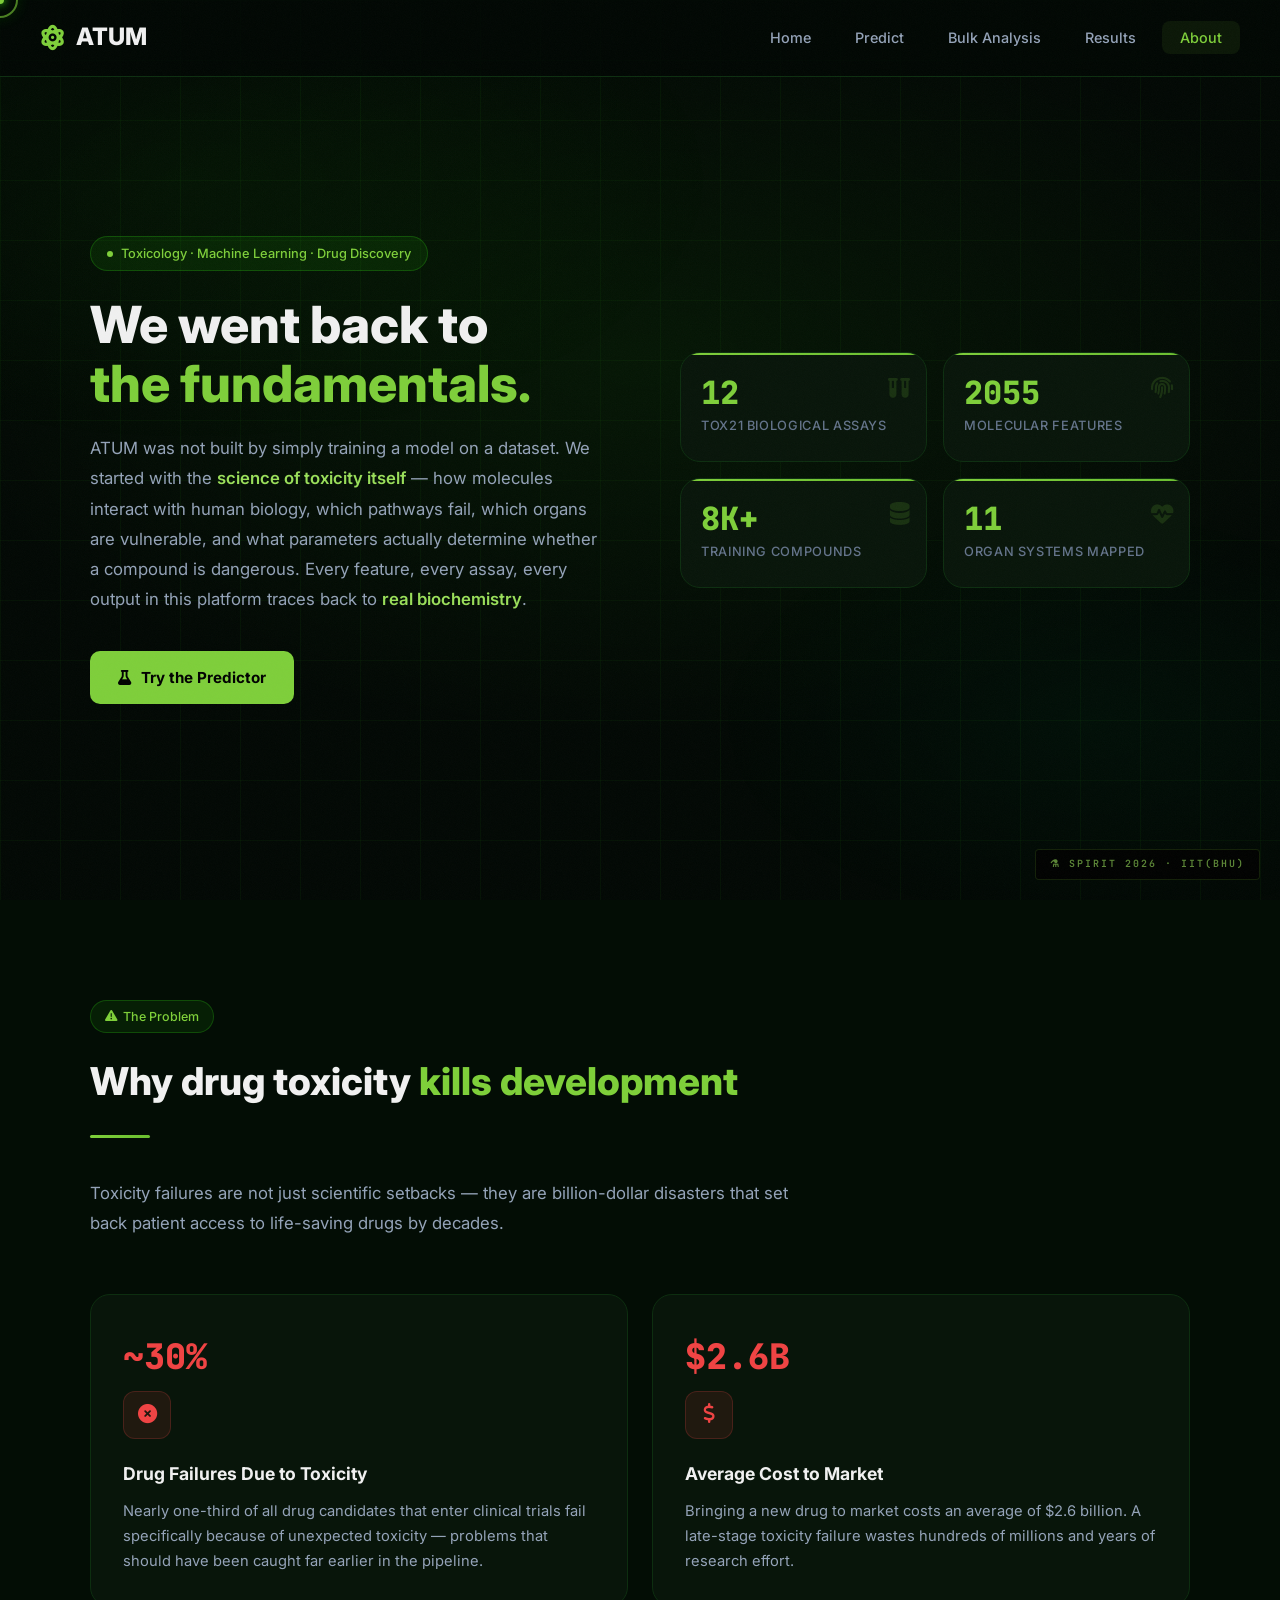
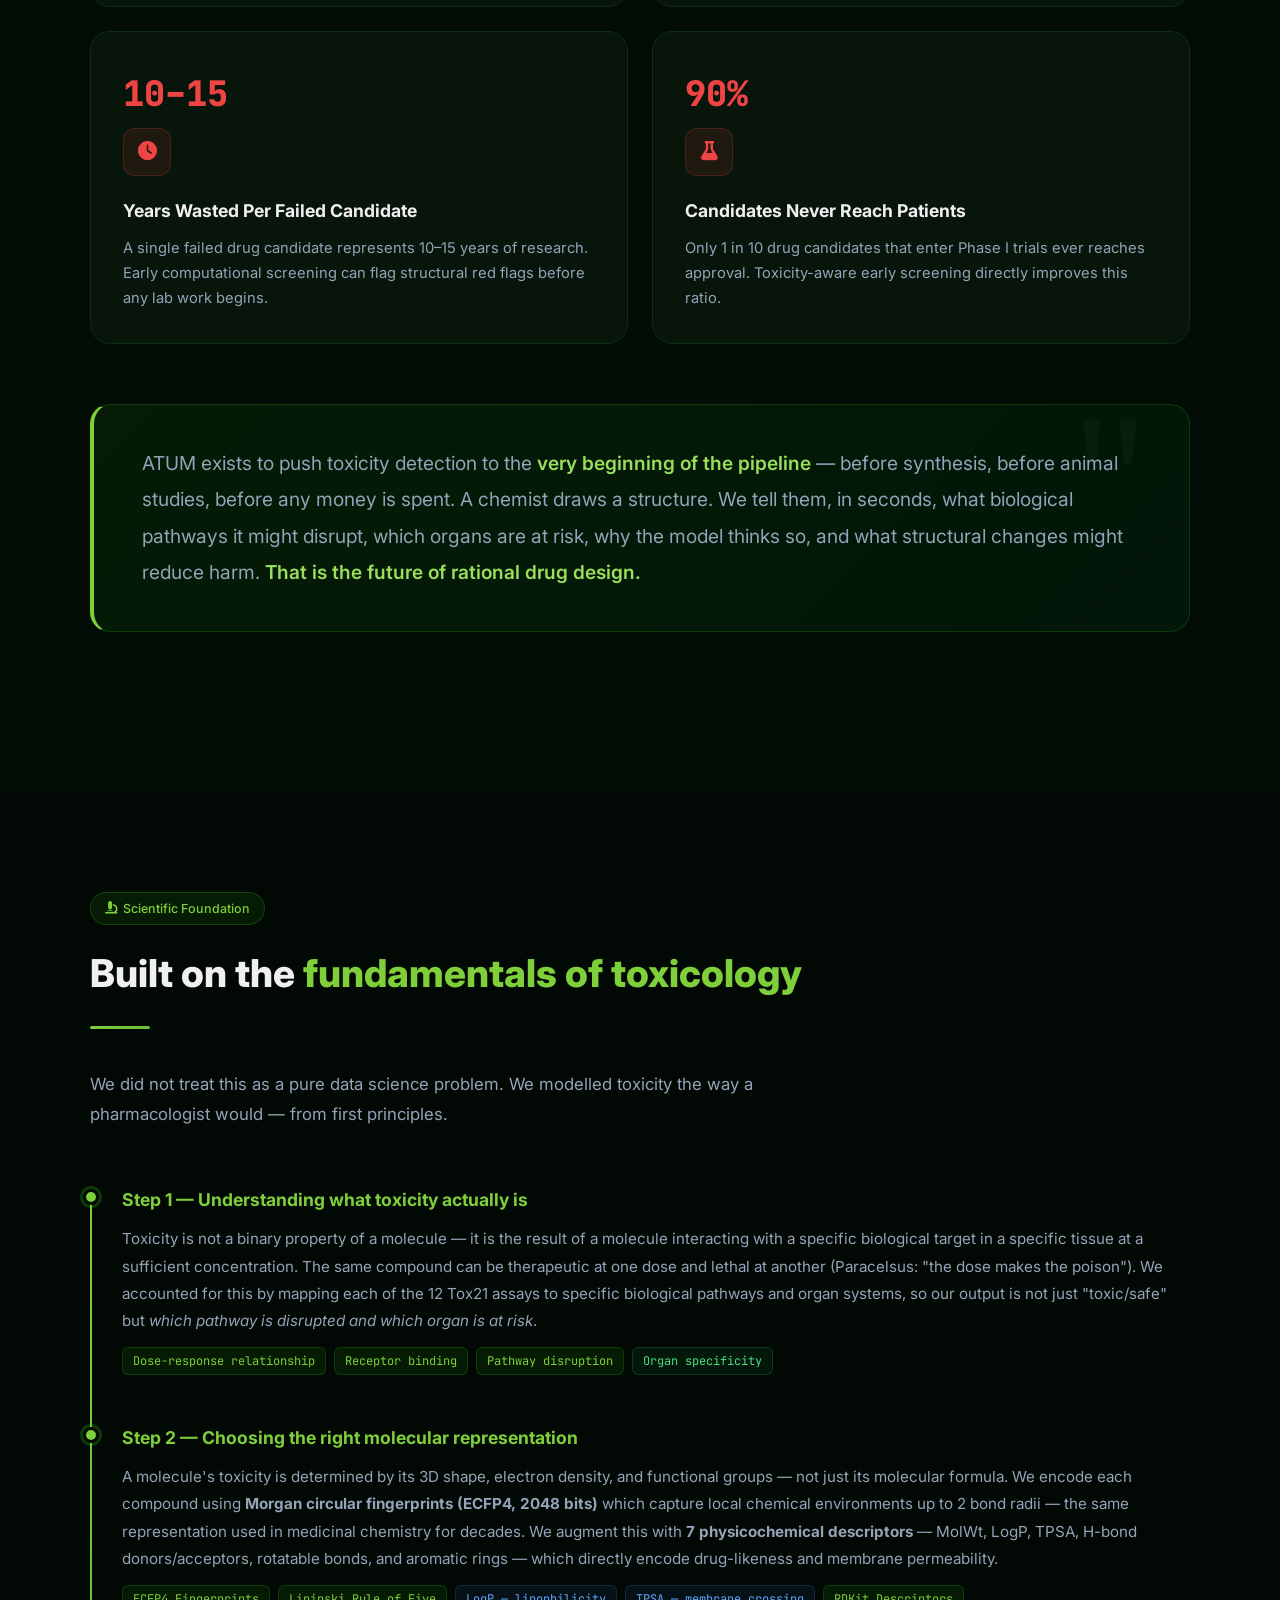
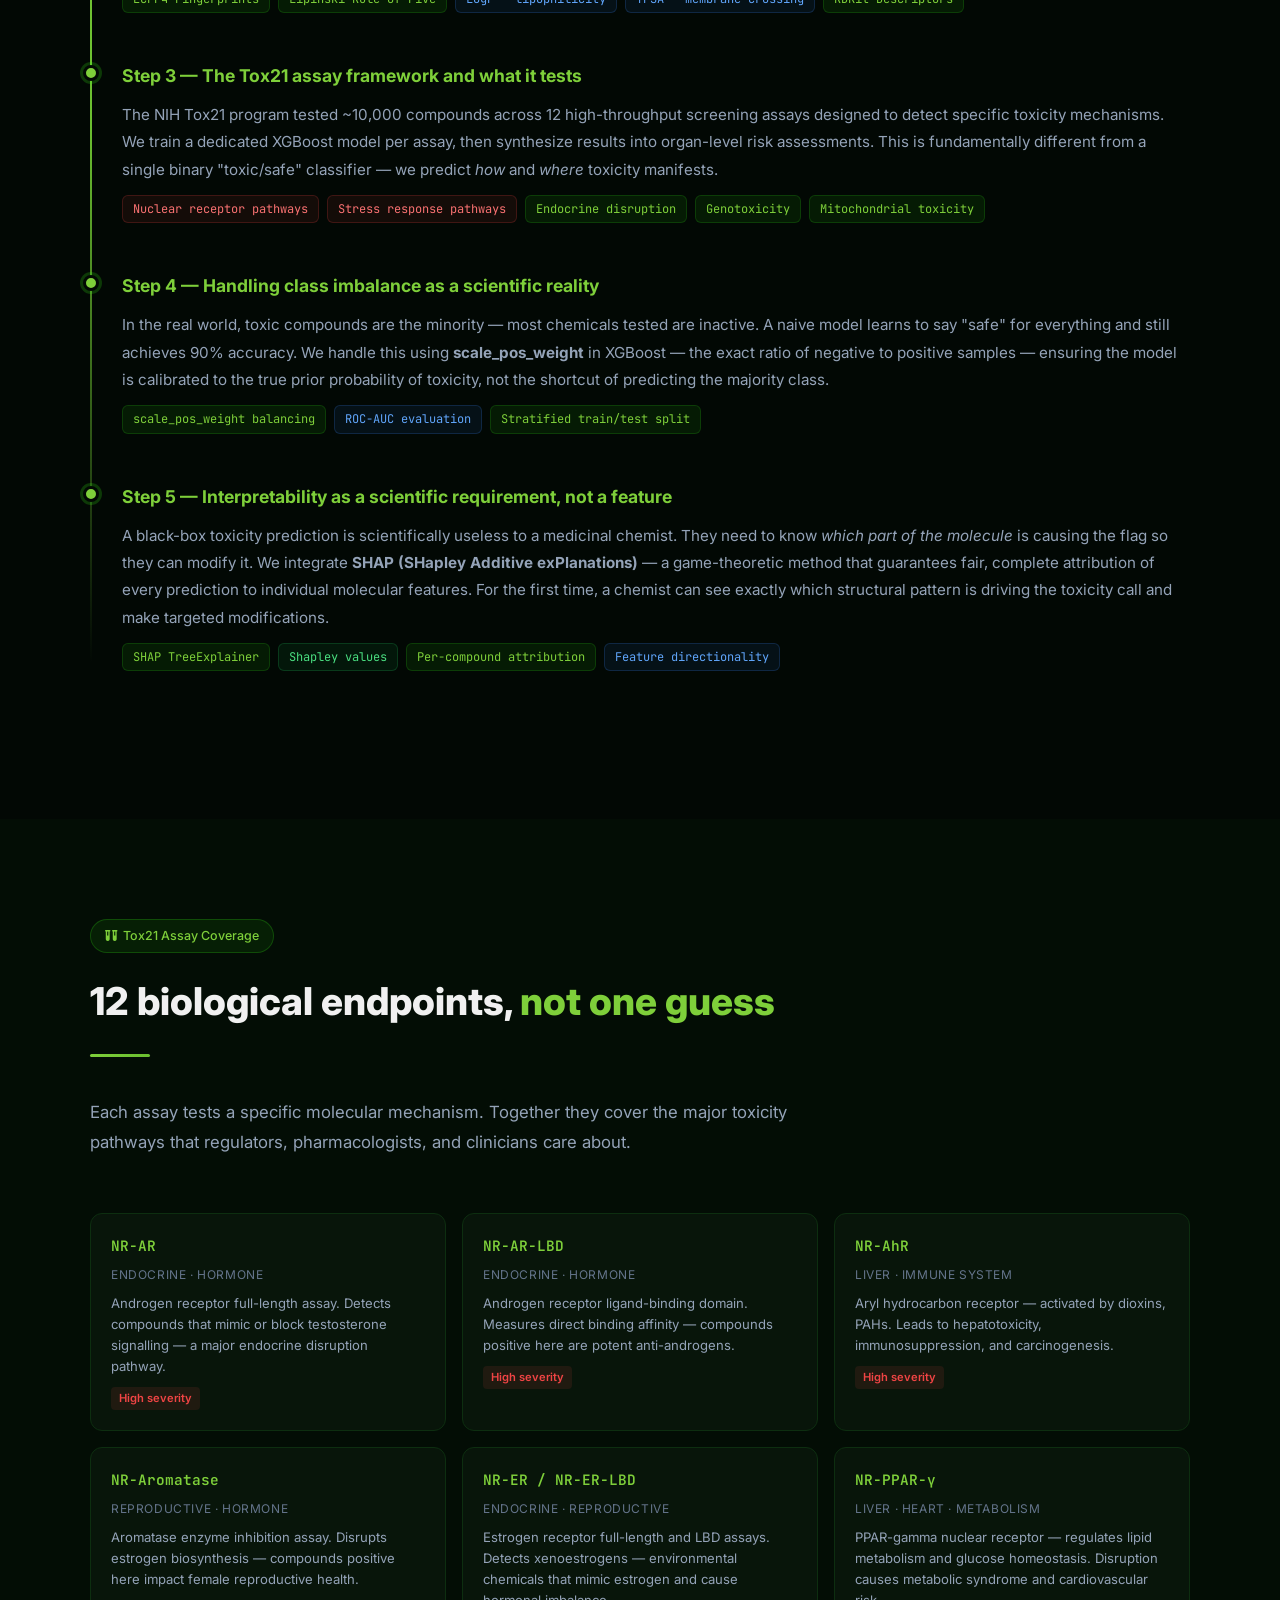
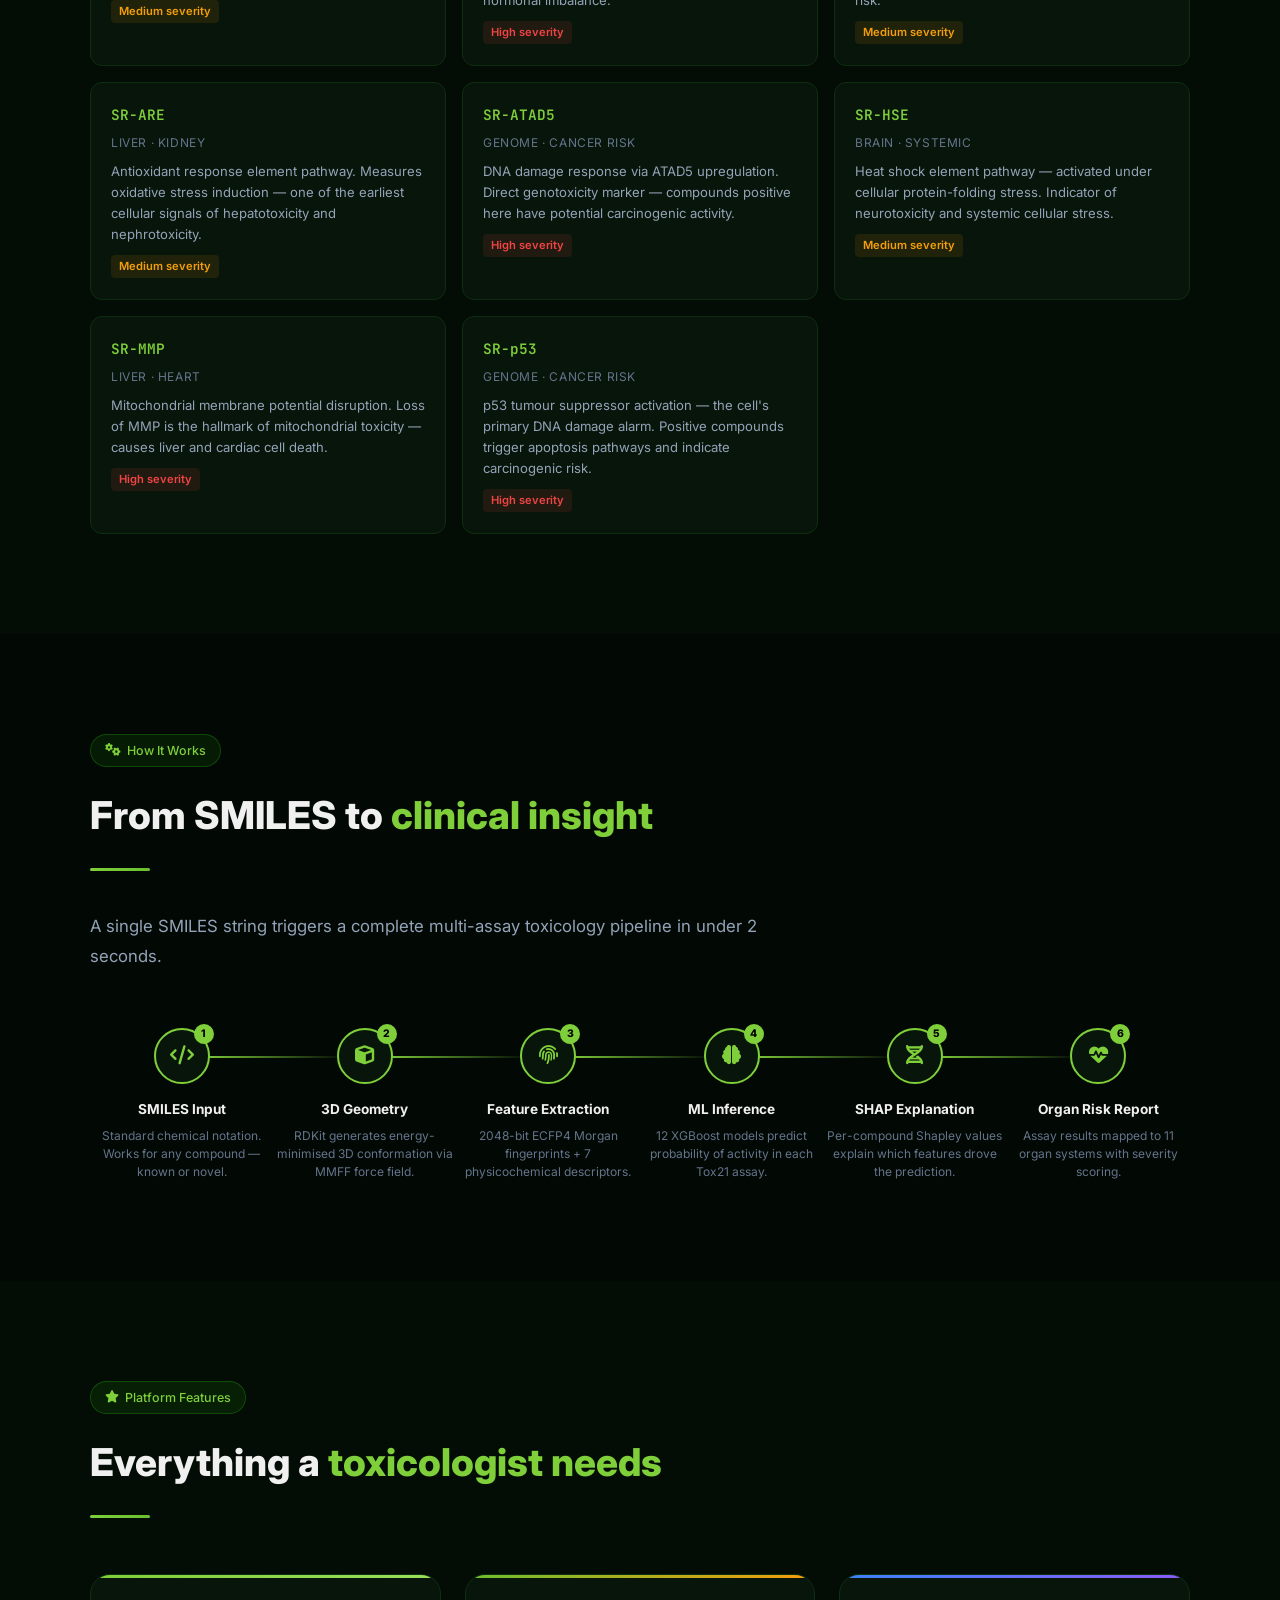
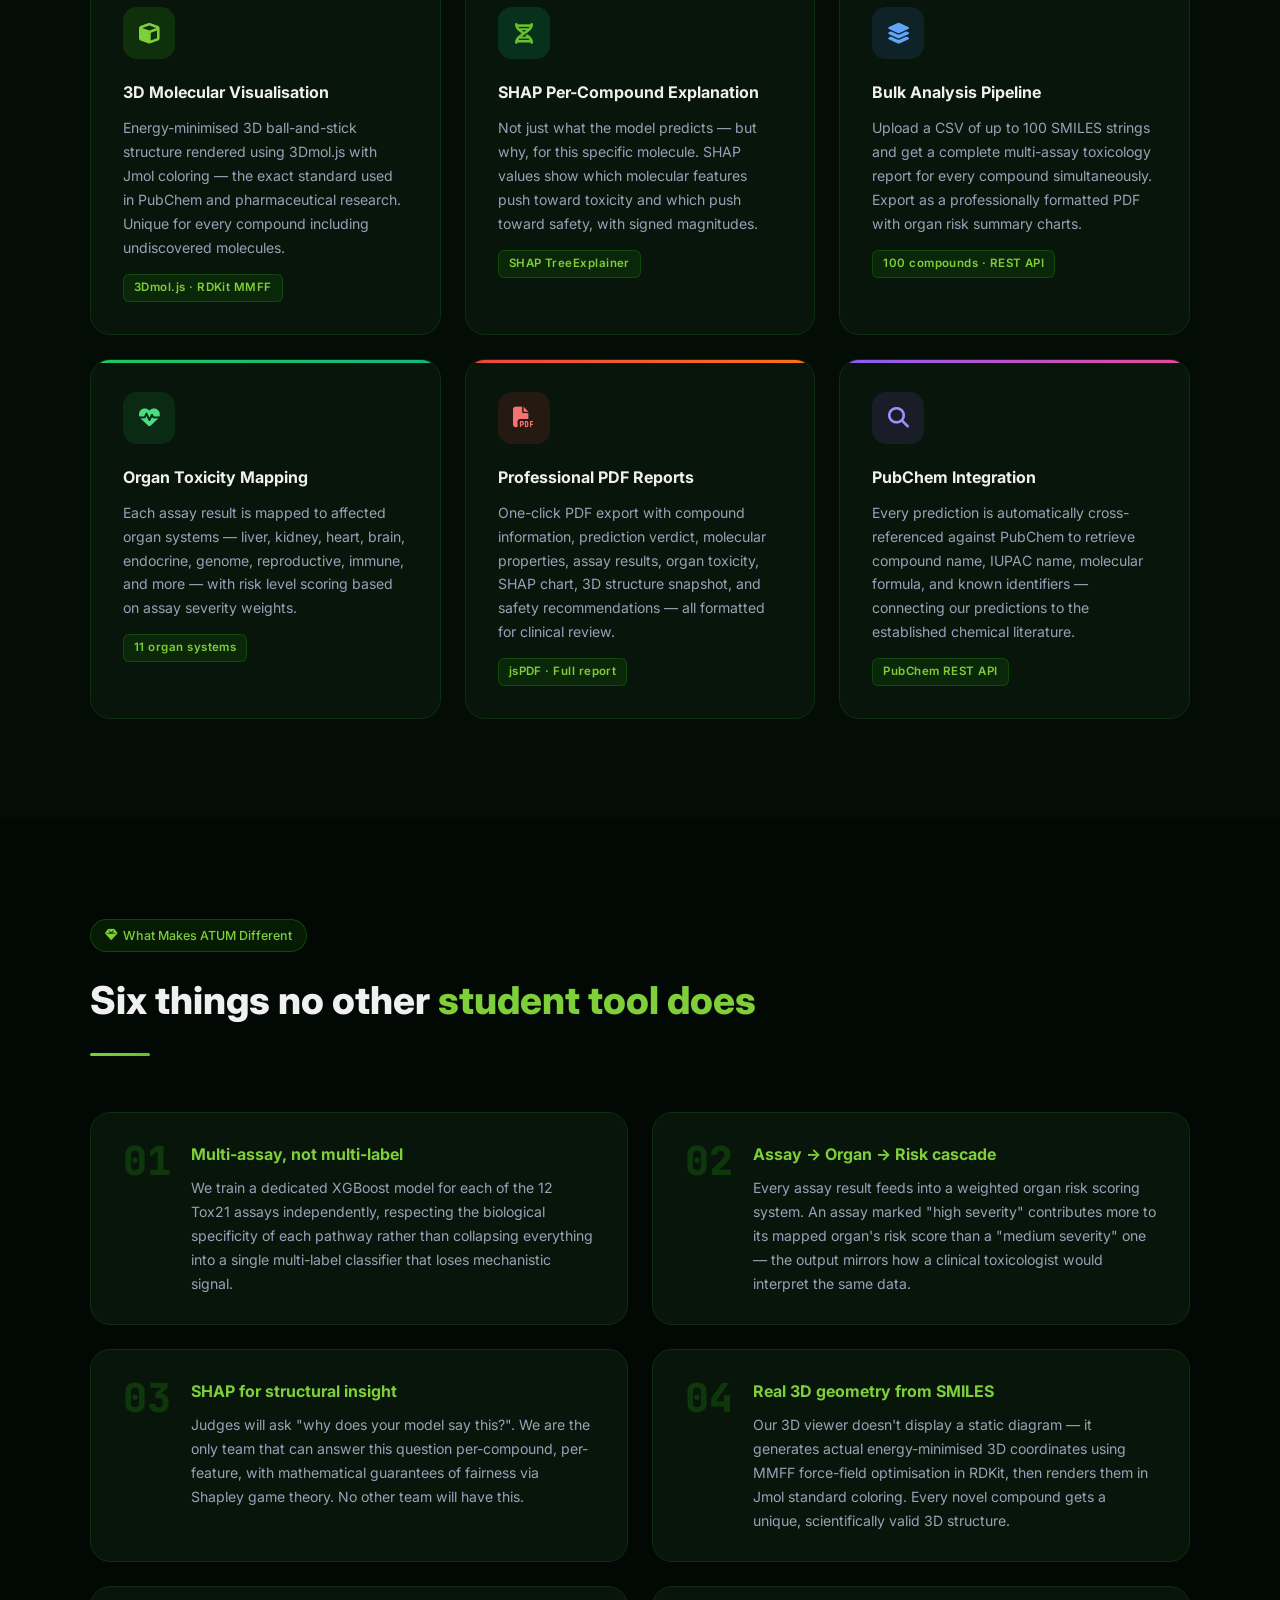
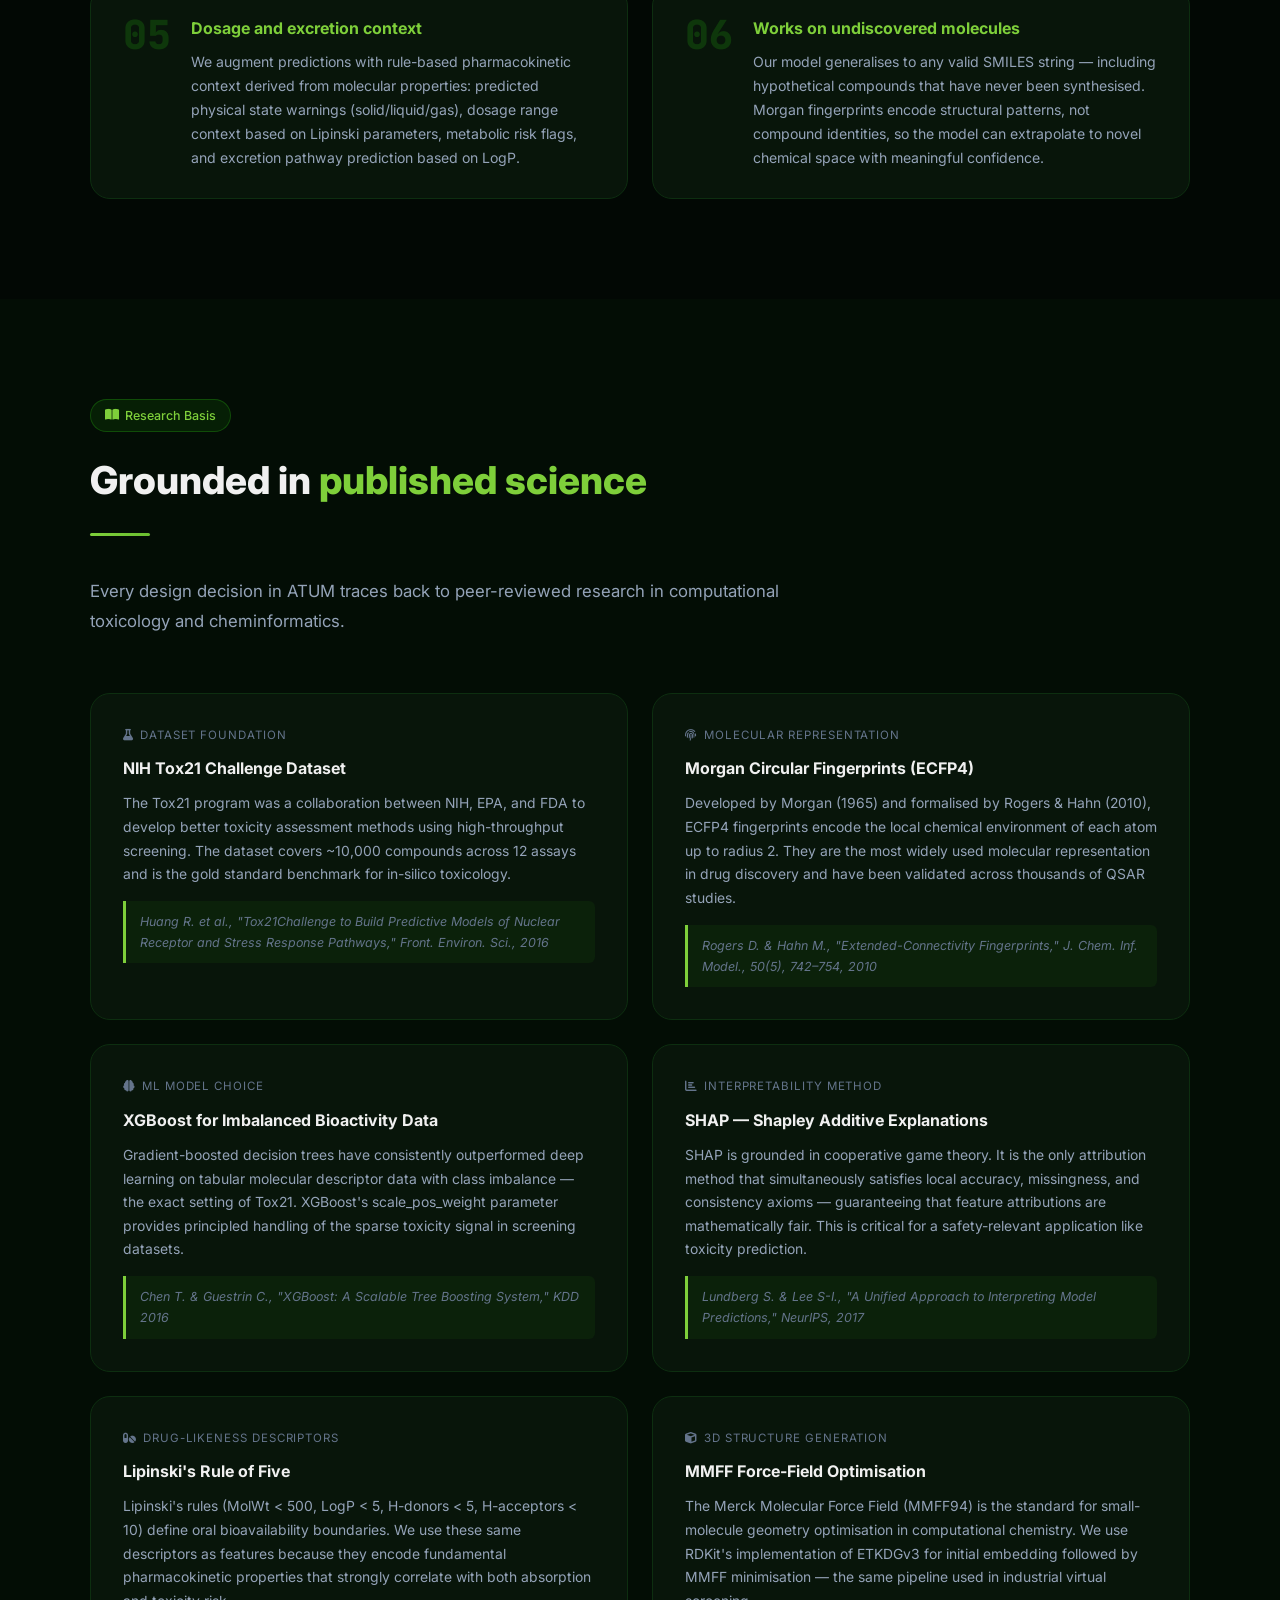
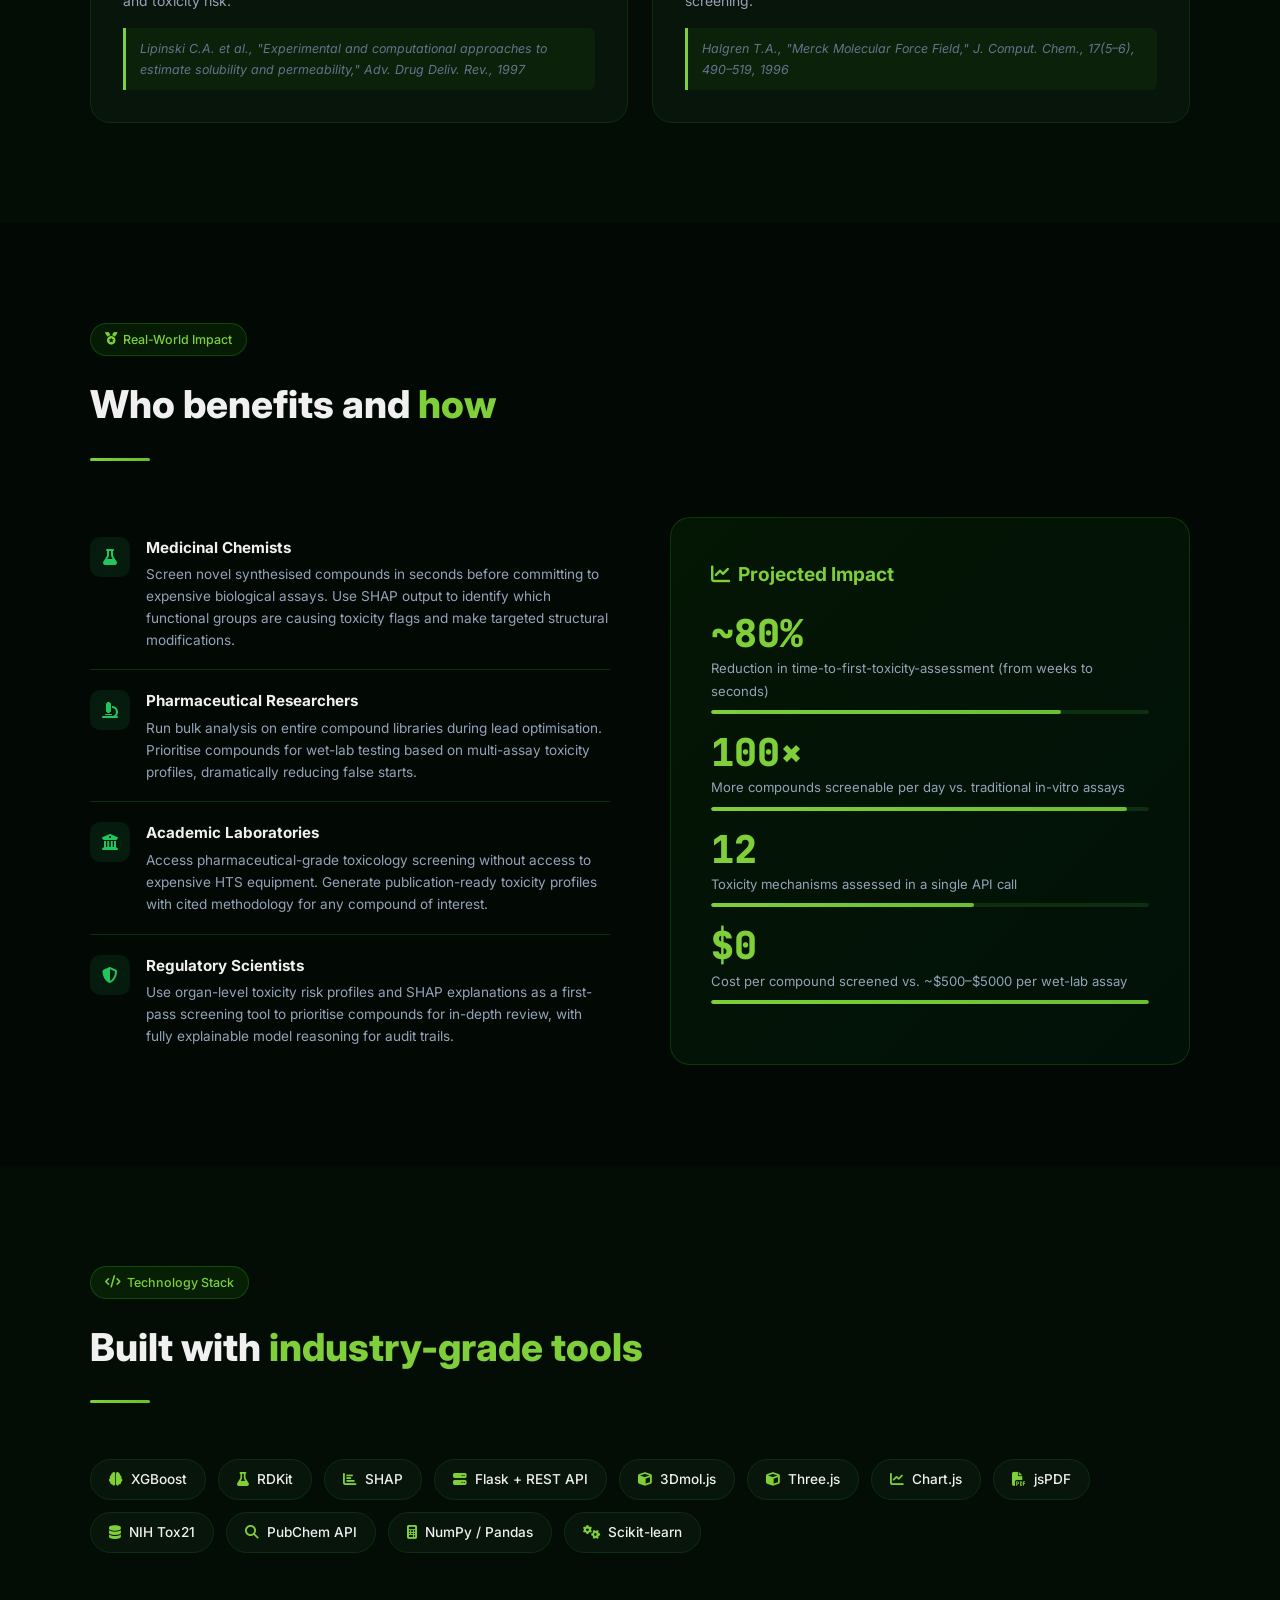
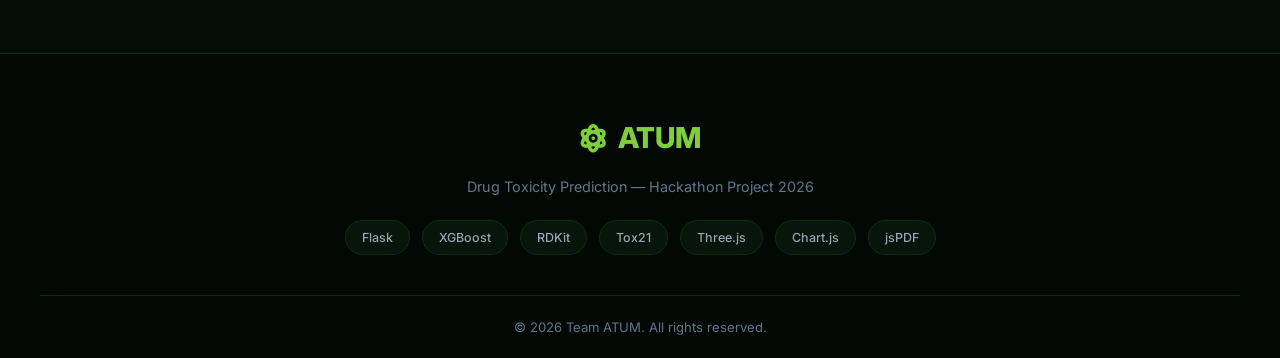
==== commit 09b03f5e: "Final changes in Frontend" ====
--- a/frontend/about.html
+++ b/frontend/about.html
@@ -12,24 +12,29 @@
     </style>
 </head>
 <body>
+    <div id="spiritBadge">⚗ SPIRIT 2026 &middot; IIT(BHU)</div>
     <div class="custom-cursor" id="cursor"></div>
     <div class="cursor-follower" id="cursorFollower"></div>
 
     <!-- NAVBAR -->
-    <nav class="navbar">
-        <div class="nav-container">
-            <a href="index.html" class="nav-logo">
-                <span class="logo-icon"><i class="fas fa-atom"></i></span>
-                <span>ATUM</span>
-            </a>
-            <ul class="nav-links">
-                <li><a href="index.html" class="nav-link">Home</a></li>
-                <li><a href="index.html#predict" class="nav-link">Predict</a></li>
-                <li><a href="index.html#bulk" class="nav-link">Bulk Analysis</a></li>
-                <li><a href="about.html" class="nav-link active">About</a></li>
-            </ul>
-        </div>
-    </nav>
+<nav class="navbar" id="navbar">
+    <div class="nav-container">
+        <a href="index.html" class="nav-logo">
+            <span class="logo-icon"><i class="fas fa-atom"></i></span>
+            <span class="logo-text">ATUM</span>
+        </a>
+        <ul class="nav-links">
+            <li><a href="index.html" class="nav-link">Home</a></li>
+            <li><a href="index.html#predict" class="nav-link">Predict</a></li>
+            <li><a href="index.html#bulk" class="nav-link">Bulk Analysis</a></li>
+            <li><a href="index.html#results" class="nav-link">Results</a></li>
+            <li><a href="about.html" class="nav-link active">About</a></li>
+        </ul>
+        <div class="nav-hamburger" id="hamburger">
+            <span></span><span></span><span></span>
+        </div>
+    </div>
+</nav>
 
     <!-- HERO -->
     <section class="about-hero">
@@ -622,17 +627,30 @@
     </section>
 
     <!-- FOOTER -->
-    <footer class="footer">
-        <div class="footer-inner">
+    <!-- FOOTER -->
+<footer class="footer">
+    <div class="footer-container">
+        <div class="footer-content">
             <div class="footer-logo">
-                <i class="fas fa-atom"></i> ATUM
-            </div>
-            <p class="footer-text">Drug Toxicity Intelligence Platform — IIT BHU Hackathon 2024</p>
+                <i class="fas fa-atom"></i>
+                <span>ATUM</span>
+            </div>
+            <p class="footer-text">Drug Toxicity Prediction &mdash; Hackathon Project 2026</p>
+            <div class="footer-tech">
+                <span>Flask</span>
+                <span>XGBoost</span>
+                <span>RDKit</span>
+                <span>Tox21</span>
+                <span>Three.js</span>
+                <span>Chart.js</span>
+                <span>jsPDF</span>
+            </div>
         </div>
         <div class="footer-bottom">
-            &copy; 2024 Team ATUM. Built with rigour, science, and a lot of caffeine.
-        </div>
-    </footer>
+            <p>&copy; 2026 Team ATUM. All rights reserved.</p>
+        </div>
+    </div>
+</footer>
 
     <script>
         // Cursor
@@ -660,4 +678,4 @@
         document.querySelectorAll('.fade-up').forEach(el => obs.observe(el));
     </script>
 </body>
-</html>
+</html>
--- a/frontend/about.css
+++ b/frontend/about.css
@@ -1,19 +1,19 @@
 *, *::before, *::after { margin: 0; padding: 0; box-sizing: border-box; }
 
         :root {
-            --bg-primary: #05070a;
-            --bg-secondary: #0a0e14;
-            --bg-card: #111827;
+            --bg-primary: #020804;
+            --bg-secondary: #030d05;
+            --bg-card: #08150a;
             --bg-card-hover: #1a2332;
-            --gold: #c9a84c;
-            --gold-light: #e0c96e;
-            --gold-dark: #a8872e;
-            --saffron: #e8720c;
+            --gold: #7ecf3a;
+            --gold-light: #9adf5a;
+            --gold-dark: #1a8c00;
+            --saffron: #6bbf30;
             --text-primary: #f0f0f0;
             --text-secondary: #94a3b8;
             --text-muted: #64748b;
-            --border: #1e293b;
-            --border-light: #334155;
+            --border: #0d2e10;
+            --border-light: #1a4a1e;
             --success: #22c55e;
             --danger: #ef4444;
             --info: #3b82f6;
@@ -53,35 +53,90 @@
 
         /* NAVBAR */
         .navbar {
-            position: fixed; top: 0; width: 100%; z-index: 1000;
-            background: rgba(5,7,10,0.85);
-            backdrop-filter: blur(20px);
-            border-bottom: 1px solid var(--border);
-            transition: all .3s;
-        }
-        .nav-container {
-            max-width: 1200px; margin: 0 auto;
-            padding: 0 24px;
-            display: flex; align-items: center; justify-content: space-between;
-            height: 64px;
-        }
-        .nav-logo {
-            display: flex; align-items: center; gap: 10px;
-            text-decoration: none; color: var(--text-primary);
-            font-weight: 700; font-size: 1.3rem;
-        }
-        .nav-logo .logo-icon { color: var(--gold); font-size: 1.4rem; }
-        .nav-links { display: flex; list-style: none; gap: 8px; }
-        .nav-link {
-            text-decoration: none; color: var(--text-secondary);
-            padding: 8px 16px; border-radius: 8px;
-            font-size: .9rem; font-weight: 500;
-            transition: all .2s;
-        }
-        .nav-link:hover, .nav-link.active {
-            color: var(--gold); background: rgba(201,168,76,.08);
-        }
-        .nav-link.active { color: var(--gold); }
+    position: fixed;
+    top: 0;
+    left: 0;
+    width: 100%;
+    z-index: 1000;
+    padding: 16px 0;
+    transition: var(--transition);
+    background: rgba(2,8,4,0.85);
+    border-bottom: 1px solid var(--border);
+}
+
+.navbar.scrolled {
+    background: rgba(0, 0, 0, 0.92);
+    backdrop-filter: blur(20px);
+    border-bottom: 1px solid var(--border);
+    padding: 10px 0;
+}
+
+.nav-container {
+    max-width: 1280px;
+    margin: 0 auto;
+    padding: 0 40px;
+    display: flex;
+    align-items: center;
+    justify-content: space-between;
+}
+
+.nav-logo {
+    display: flex;
+    align-items: center;
+    gap: 10px;
+    text-decoration: none;
+    color: var(--text-primary);
+    font-weight: 800;
+    font-size: 1.5rem;
+}
+
+.logo-icon {
+    color: var(--gold);
+    font-size: 1.6rem;
+    animation: spin 8s linear infinite;
+}
+
+@keyframes spin {
+    to { transform: rotate(360deg); }
+}
+
+.nav-links {
+    display: flex;
+    list-style: none;
+    gap: 8px;
+}
+
+.nav-link {
+    text-decoration: none;
+    color: var(--text-secondary);
+    padding: 8px 18px;
+    border-radius: 8px;
+    font-size: 0.9rem;
+    font-weight: 500;
+    transition: var(--transition);
+    position: relative;
+}
+
+.nav-link:hover, .nav-link.active {
+    color: var(--gold);
+    background: rgba(126, 207, 58, 0.08);
+}
+
+.nav-hamburger {
+    display: none;
+    flex-direction: column;
+    gap: 5px;
+    cursor: none;
+    padding: 5px;
+}
+
+.nav-hamburger span {
+    width: 24px;
+    height: 2px;
+    background: var(--text-primary);
+    transition: var(--transition);
+    border-radius: 2px;
+}
 
         /* HERO */
         .about-hero {
@@ -92,13 +147,13 @@
         }
         .hero-bg {
             position: absolute; inset: 0;
-            background: radial-gradient(ellipse 80% 60% at 50% 40%, rgba(201,168,76,.07) 0%, transparent 70%);
+            background: radial-gradient(ellipse 80% 60% at 50% 40%, rgba(57, 255, 20,.07) 0%, transparent 70%);
         }
         .hero-grid-lines {
             position: absolute; inset: 0;
             background-image:
-                linear-gradient(rgba(201,168,76,.03) 1px, transparent 1px),
-                linear-gradient(90deg, rgba(201,168,76,.03) 1px, transparent 1px);
+                linear-gradient(rgba(57, 255, 20,.03) 1px, transparent 1px),
+                linear-gradient(90deg, rgba(57, 255, 20,.03) 1px, transparent 1px);
             background-size: 60px 60px;
         }
         .hero-content {
@@ -108,7 +163,7 @@
         }
         .hero-eyebrow {
             display: inline-flex; align-items: center; gap: 8px;
-            background: rgba(201,168,76,.08); border: 1px solid rgba(201,168,76,.2);
+            background: rgba(57, 255, 20,.08); border: 1px solid rgba(57, 255, 20,.2);
             border-radius: 100px; padding: 6px 16px;
             font-size: .8rem; color: var(--gold); font-weight: 500;
             margin-bottom: 24px;
@@ -177,7 +232,7 @@
         .container { max-width: 1100px; margin: 0 auto; }
         .section-tag {
             display: inline-flex; align-items: center; gap: 6px;
-            background: rgba(201,168,76,.08); border: 1px solid rgba(201,168,76,.2);
+            background: rgba(57, 255, 20,.08); border: 1px solid rgba(57, 255, 20,.2);
             border-radius: 100px; padding: 5px 14px;
             font-size: .78rem; color: var(--gold); font-weight: 500;
             margin-bottom: 16px;
@@ -195,8 +250,8 @@
 
         /* MISSION STATEMENT — FULL WIDTH CALLOUT */
         .mission-callout {
-            background: linear-gradient(135deg, rgba(201,168,76,.06) 0%, rgba(232,114,12,.04) 100%);
-            border: 1px solid rgba(201,168,76,.15);
+            background: linear-gradient(135deg, rgba(57, 255, 20,.06) 0%, rgba(0, 255, 136,.04) 100%);
+            border: 1px solid rgba(57, 255, 20,.15);
             border-left: 4px solid var(--gold);
             border-radius: var(--radius-lg);
             padding: 40px 48px;
@@ -256,7 +311,7 @@
             position: absolute; left: -39px; top: 4px;
             width: 16px; height: 16px; border-radius: 50%;
             background: var(--gold); border: 3px solid var(--bg-primary);
-            box-shadow: 0 0 0 3px rgba(201,168,76,.2);
+            box-shadow: 0 0 0 3px rgba(57, 255, 20,.2);
         }
         .timeline-item h3 {
             font-size: 1.1rem; font-weight: 700;
@@ -269,7 +324,7 @@
             display: flex; flex-wrap: wrap; gap: 8px; margin-top: 12px;
         }
         .tag {
-            background: rgba(201,168,76,.08); border: 1px solid rgba(201,168,76,.15);
+            background: rgba(57, 255, 20,.08); border: 1px solid rgba(57, 255, 20,.15);
             border-radius: 6px; padding: 3px 10px;
             font-size: .75rem; color: var(--gold);
             font-family: 'JetBrains Mono', monospace;
@@ -332,8 +387,8 @@
             display: flex; align-items: center; justify-content: center;
             font-size: 1.3rem; margin-bottom: 20px;
         }
-        .feature-icon.gold { background: rgba(201,168,76,.12); color: var(--gold); }
-        .feature-icon.orange { background: rgba(232,114,12,.12); color: var(--saffron); }
+        .feature-icon.gold { background: rgba(57, 255, 20,.12); color: var(--gold); }
+        .feature-icon.orange { background: rgba(0, 255, 136,.12); color: var(--saffron); }
         .feature-icon.blue { background: rgba(59,130,246,.12); color: #60a5fa; }
         .feature-icon.green { background: rgba(34,197,94,.12); color: #4ade80; }
         .feature-icon.red { background: rgba(239,68,68,.12); color: #f87171; }
@@ -344,8 +399,8 @@
             display: inline-block; margin-top: 14px;
             padding: 3px 10px; border-radius: 6px;
             font-size: .72rem; font-weight: 600; letter-spacing: .04em;
-            background: rgba(201,168,76,.08); color: var(--gold);
-            border: 1px solid rgba(201,168,76,.15);
+            background: rgba(57, 255, 20,.08); color: var(--gold);
+            border: 1px solid rgba(57, 255, 20,.15);
         }
 
         /* PIPELINE */
@@ -370,7 +425,7 @@
             transition: all .3s;
         }
         .pipeline-step:hover .pipeline-icon {
-            background: rgba(201,168,76,.1); transform: scale(1.1);
+            background: rgba(57, 255, 20,.1); transform: scale(1.1);
         }
         .pipeline-step h4 { font-size: .85rem; font-weight: 700; margin-bottom: 6px; }
         .pipeline-step p { font-size: .75rem; color: var(--text-muted); line-height: 1.5; }
@@ -392,10 +447,10 @@
             display: flex; gap: 20px; align-items: flex-start;
             transition: all .3s;
         }
-        .unique-card:hover { border-color: rgba(201,168,76,.3); }
+        .unique-card:hover { border-color: rgba(57, 255, 20,.3); }
         .unique-num {
             font-size: 2.5rem; font-weight: 900;
-            color: rgba(201,168,76,.15);
+            color: rgba(57, 255, 20,.15);
             font-family: 'JetBrains Mono', monospace;
             line-height: 1; flex-shrink: 0; width: 48px;
         }
@@ -421,7 +476,7 @@
         .research-card p { font-size: .87rem; color: var(--text-secondary); line-height: 1.7; }
         .research-card .cite {
             margin-top: 14px; padding: 10px 14px;
-            background: rgba(201,168,76,.05); border-left: 3px solid var(--gold);
+            background: rgba(57, 255, 20,.05); border-left: 3px solid var(--gold);
             border-radius: 0 6px 6px 0;
             font-size: .78rem; color: var(--text-muted);
             font-style: italic;
@@ -446,8 +501,8 @@
         .benefit-item h4 { font-size: .95rem; font-weight: 700; margin-bottom: 4px; }
         .benefit-item p { font-size: .85rem; color: var(--text-secondary); line-height: 1.6; }
         .impact-box {
-            background: linear-gradient(135deg, rgba(201,168,76,.06), rgba(232,114,12,.04));
-            border: 1px solid rgba(201,168,76,.15); border-radius: var(--radius-lg);
+            background: linear-gradient(135deg, rgba(57, 255, 20,.06), rgba(0, 255, 136,.04));
+            border: 1px solid rgba(57, 255, 20,.15); border-radius: var(--radius-lg);
             padding: 40px;
         }
         .impact-box h3 { font-size: 1.2rem; font-weight: 700; color: var(--gold); margin-bottom: 24px; }
@@ -482,24 +537,66 @@
 
         /* FOOTER */
         .footer {
-            background: var(--bg-secondary);
-            border-top: 1px solid var(--border);
-            padding: 48px 24px 24px;
-        }
-        .footer-inner {
-            max-width: 1100px; margin: 0 auto;
-            display: flex; flex-direction: column; align-items: center; gap: 20px;
-        }
-        .footer-logo {
-            display: flex; align-items: center; gap: 10px;
-            font-size: 1.3rem; font-weight: 700; color: var(--gold);
-        }
-        .footer-text { font-size: .85rem; color: var(--text-muted); }
-        .footer-bottom {
-            border-top: 1px solid var(--border); margin-top: 24px; padding-top: 20px;
-            text-align: center; font-size: .78rem; color: var(--text-muted);
-            max-width: 1100px; width: 100%; margin: 24px auto 0;
-        }
+    padding: 60px 0 0;
+    background: var(--bg-primary);
+    border-top: 1px solid var(--border);
+}
+
+.footer-container {
+    max-width: 1280px;
+    margin: 0 auto;
+    padding: 0 40px;
+}
+
+.footer-content {
+    text-align: center;
+    padding-bottom: 40px;
+}
+
+.footer-logo {
+    display: flex;
+    align-items: center;
+    justify-content: center;
+    gap: 10px;
+    font-size: 1.8rem;
+    font-weight: 800;
+    color: var(--gold);
+    margin-bottom: 12px;
+}
+
+.footer-text {
+    color: var(--text-muted);
+    font-size: 0.9rem;
+    margin-bottom: 20px;
+}
+
+.footer-tech {
+    display: flex;
+    justify-content: center;
+    gap: 12px;
+    flex-wrap: wrap;
+}
+
+.footer-tech span {
+    padding: 6px 16px;
+    border-radius: 50px;
+    font-size: 0.78rem;
+    font-weight: 500;
+    background: var(--bg-card);
+    color: var(--text-secondary);
+    border: 1px solid var(--border);
+}
+
+.footer-bottom {
+    padding: 20px 0;
+    border-top: 1px solid var(--border);
+    text-align: center;
+}
+
+.footer-bottom p {
+    font-size: 0.82rem;
+    color: var(--text-muted);
+}
 
         /* SCROLL ANIMATIONS */
         .fade-up {
@@ -525,4 +622,60 @@
             .assay-showcase { grid-template-columns: 1fr 1fr; }
             .pipeline { flex-direction: column; align-items: center; gap: 24px; }
             .pipeline-step:not(:last-child)::after { display: none; }
-        }+        }
+/* ===== BREAKING BAD ATMOSPHERE (about.css) ===== */
+body::before {
+    content: '';
+    position: fixed;
+    inset: 0;
+    z-index: 99990;
+    pointer-events: none;
+    opacity: 0.03;
+    background-image: url("data:image/svg+xml,%3Csvg viewBox='0 0 256 256' xmlns='http://www.w3.org/2000/svg'%3E%3Cfilter id='noise'%3E%3CfeTurbulence type='fractalNoise' baseFrequency='0.9' numOctaves='4' stitchTiles='stitch'/%3E%3C/filter%3E%3Crect width='100%25' height='100%25' filter='url(%23noise)'/%3E%3C/svg%3E");
+    background-size: 200px 200px;
+}
+body::after {
+    content: '';
+    position: fixed;
+    inset: 0;
+    z-index: 0;
+    pointer-events: none;
+    background:
+        radial-gradient(ellipse 70% 50% at 15% 20%, rgba(57,255,20,0.04) 0%, transparent 60%),
+        radial-gradient(ellipse 50% 40% at 85% 80%, rgba(0,255,136,0.03) 0%, transparent 60%);
+}
+.hero-bg {
+    background: radial-gradient(ellipse 80% 60% at 50% 40%, rgba(57,255,20,0.06) 0%, transparent 70%) !important;
+}
+.hero-grid-lines {
+    background-image:
+        linear-gradient(rgba(57,255,20,0.04) 1px, transparent 1px),
+        linear-gradient(90deg, rgba(57,255,20,0.04) 1px, transparent 1px) !important;
+}
+.custom-cursor {
+    box-shadow: 0 0 8px rgba(57,255,20,0.8), 0 0 20px rgba(57,255,20,0.4);
+}
+.cursor-follower {
+    box-shadow: 0 0 15px rgba(57,255,20,0.2);
+}
+/* ===== END BREAKING BAD ATMOSPHERE ===== */
+/* SPIRIT badge */
+#spiritBadge {
+    position: fixed;
+    bottom: 20px;
+    right: 20px;
+    z-index: 9999;
+    font-family: 'JetBrains Mono', monospace;
+    font-size: 0.62rem;
+    font-weight: 600;
+    color: rgba(154, 223, 90, 0.6);
+    letter-spacing: 2px;
+    text-transform: uppercase;
+    border: 1px solid rgba(126, 207, 58, 0.15);
+    padding: 6px 14px;
+    border-radius: 4px;
+    background: rgba(0, 0, 0, 0.75);
+    backdrop-filter: blur(10px);
+    pointer-events: none;
+    user-select: none;
+}
